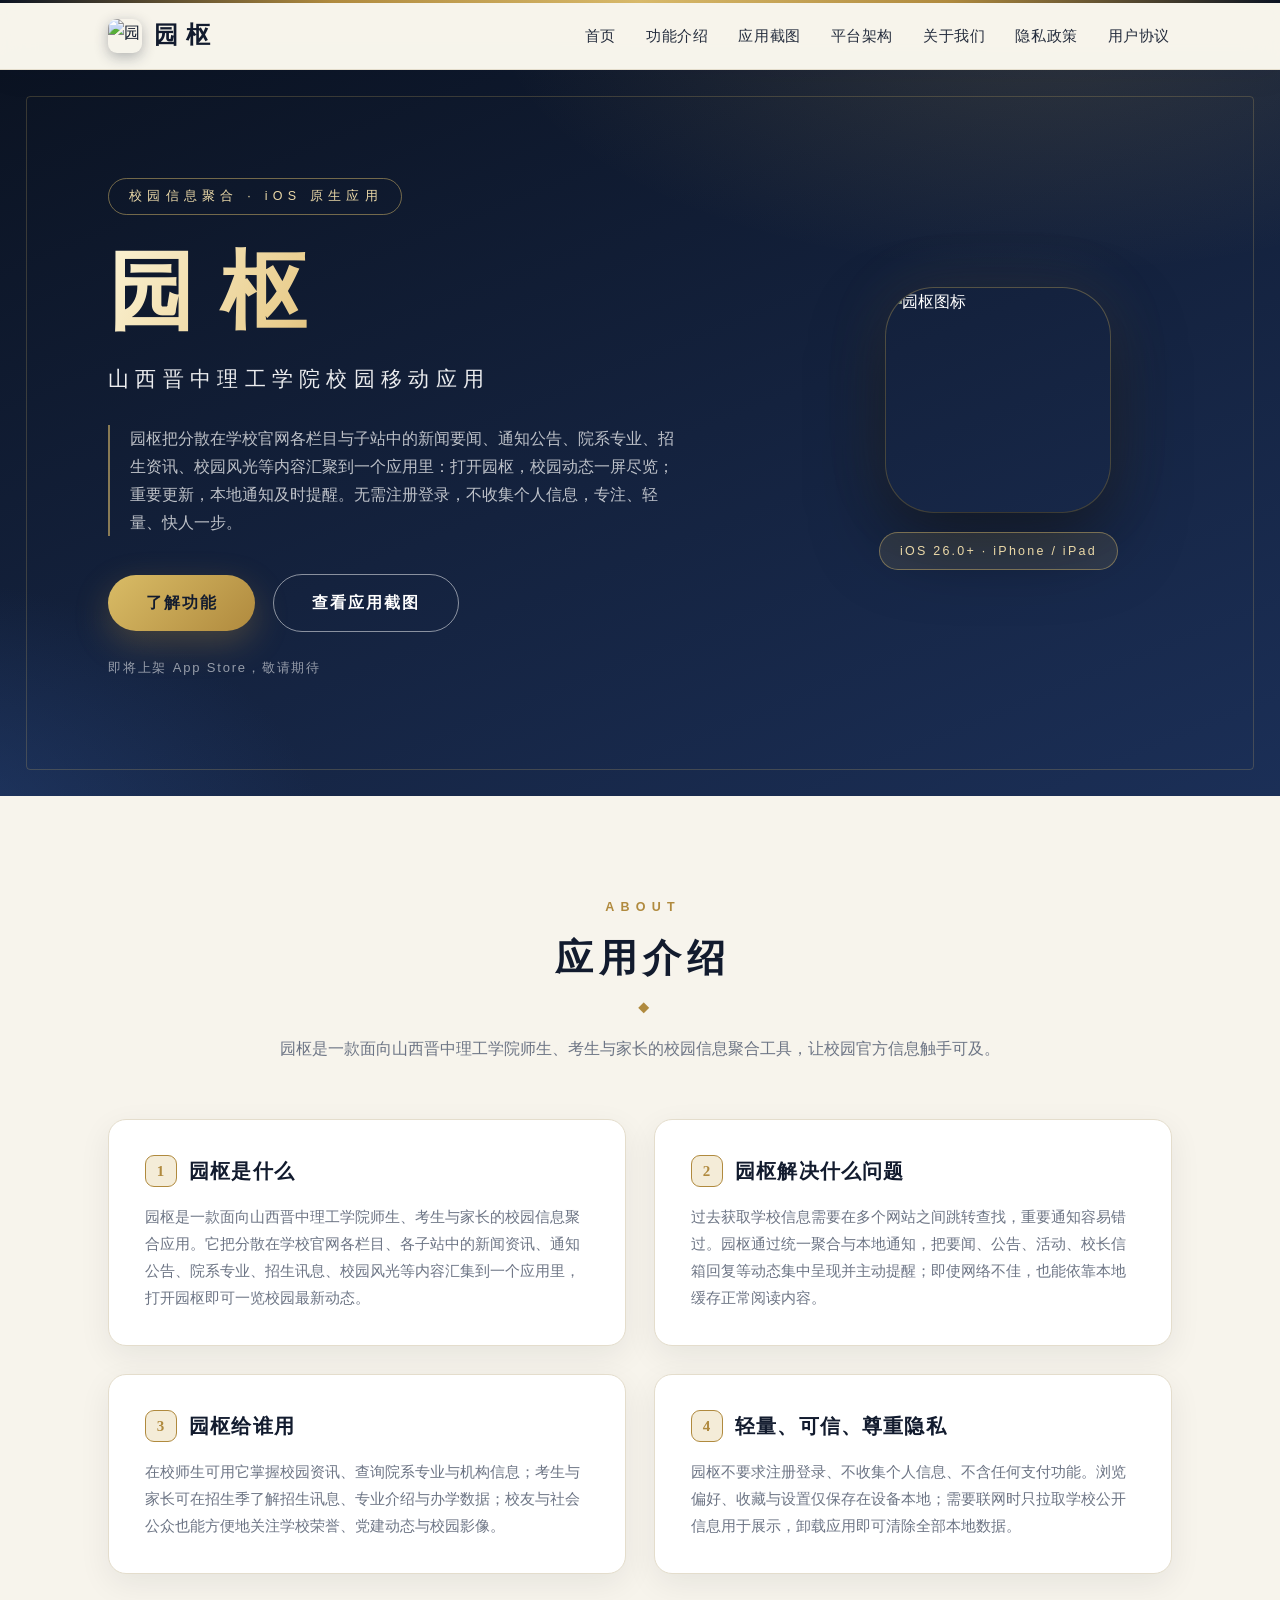
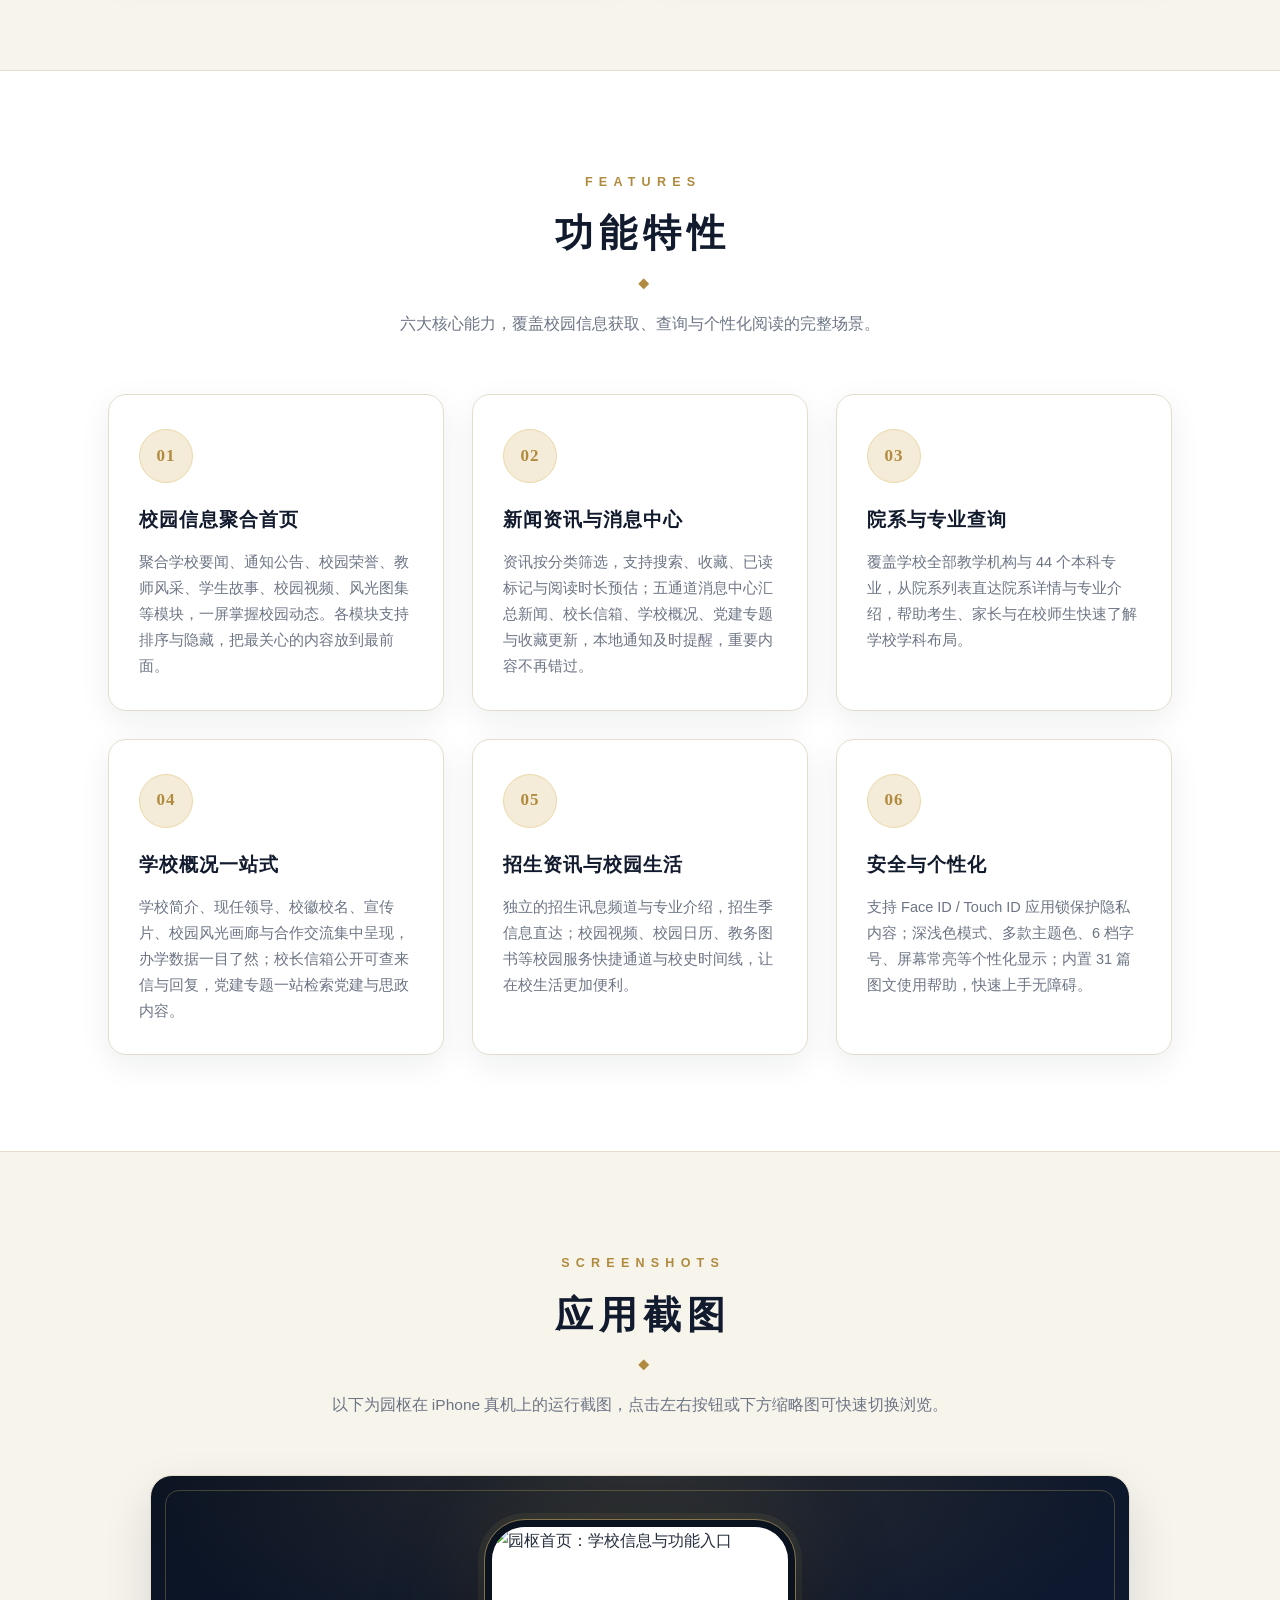
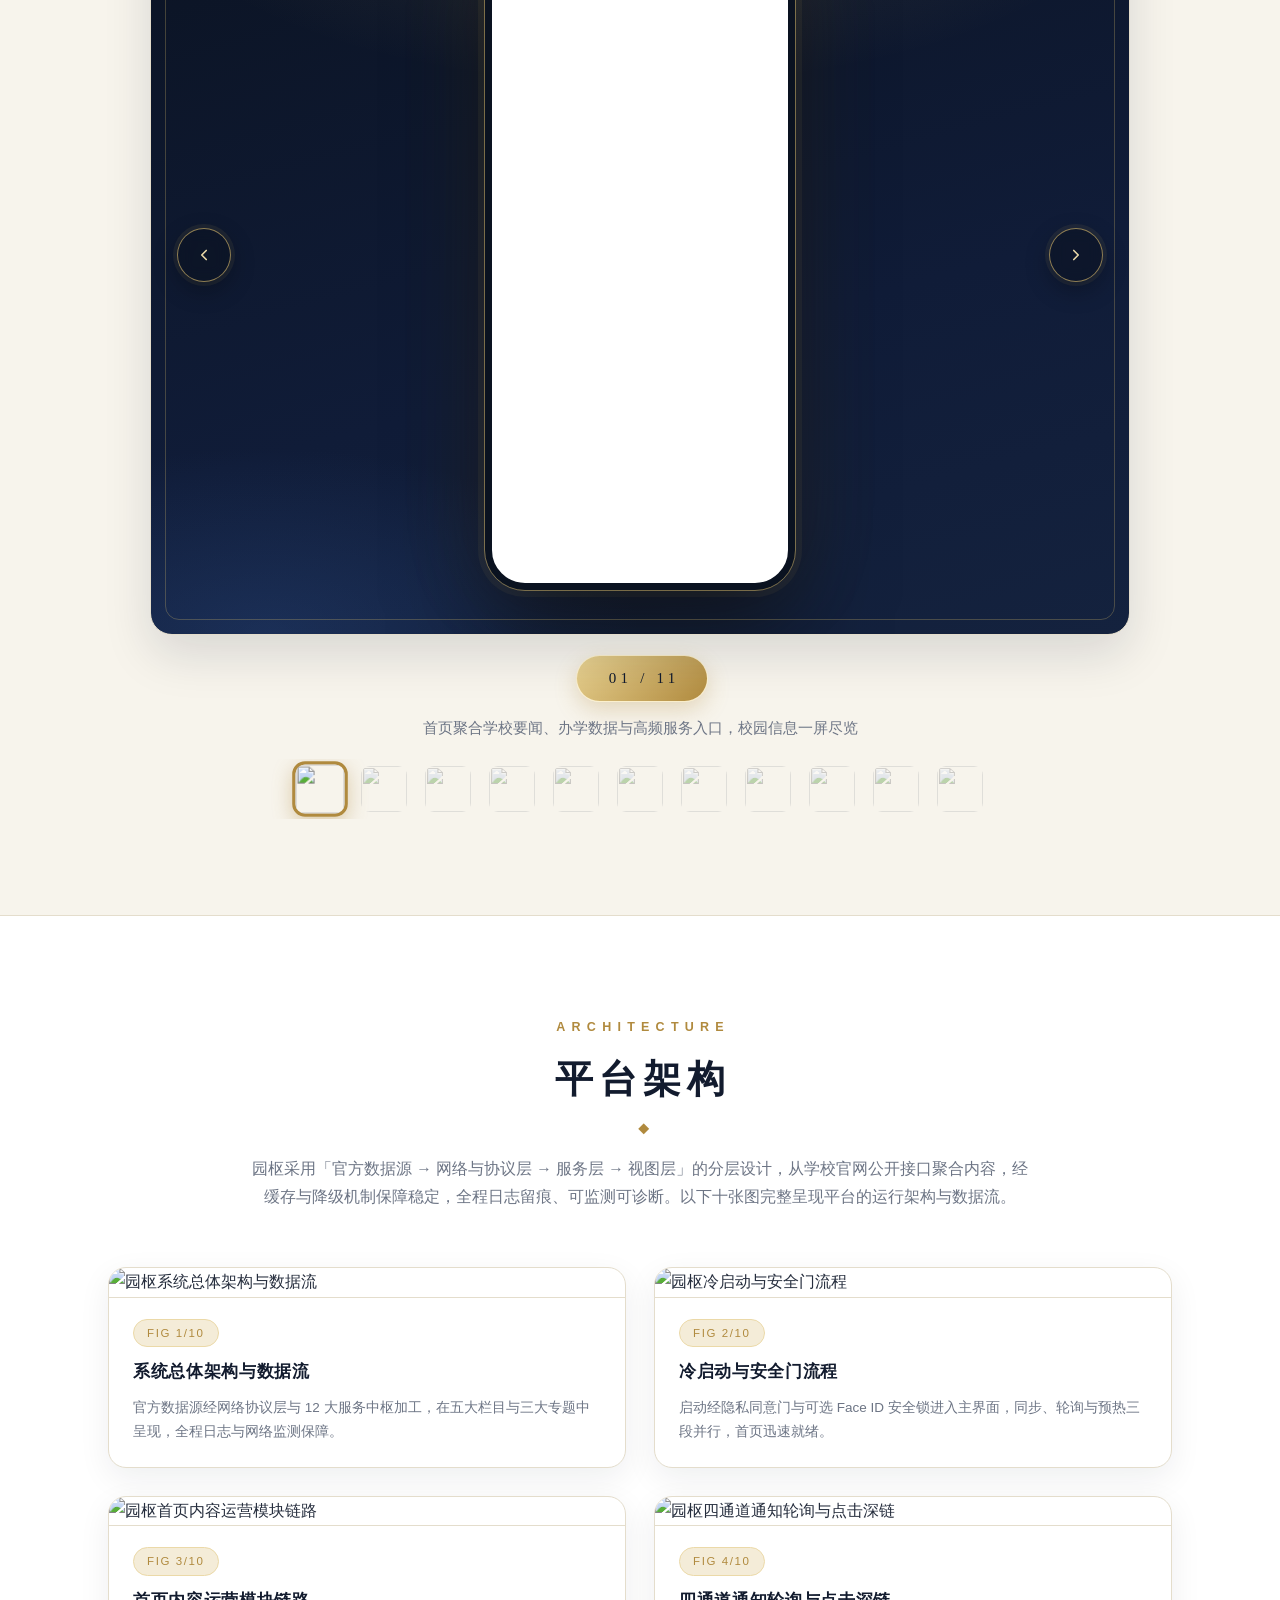
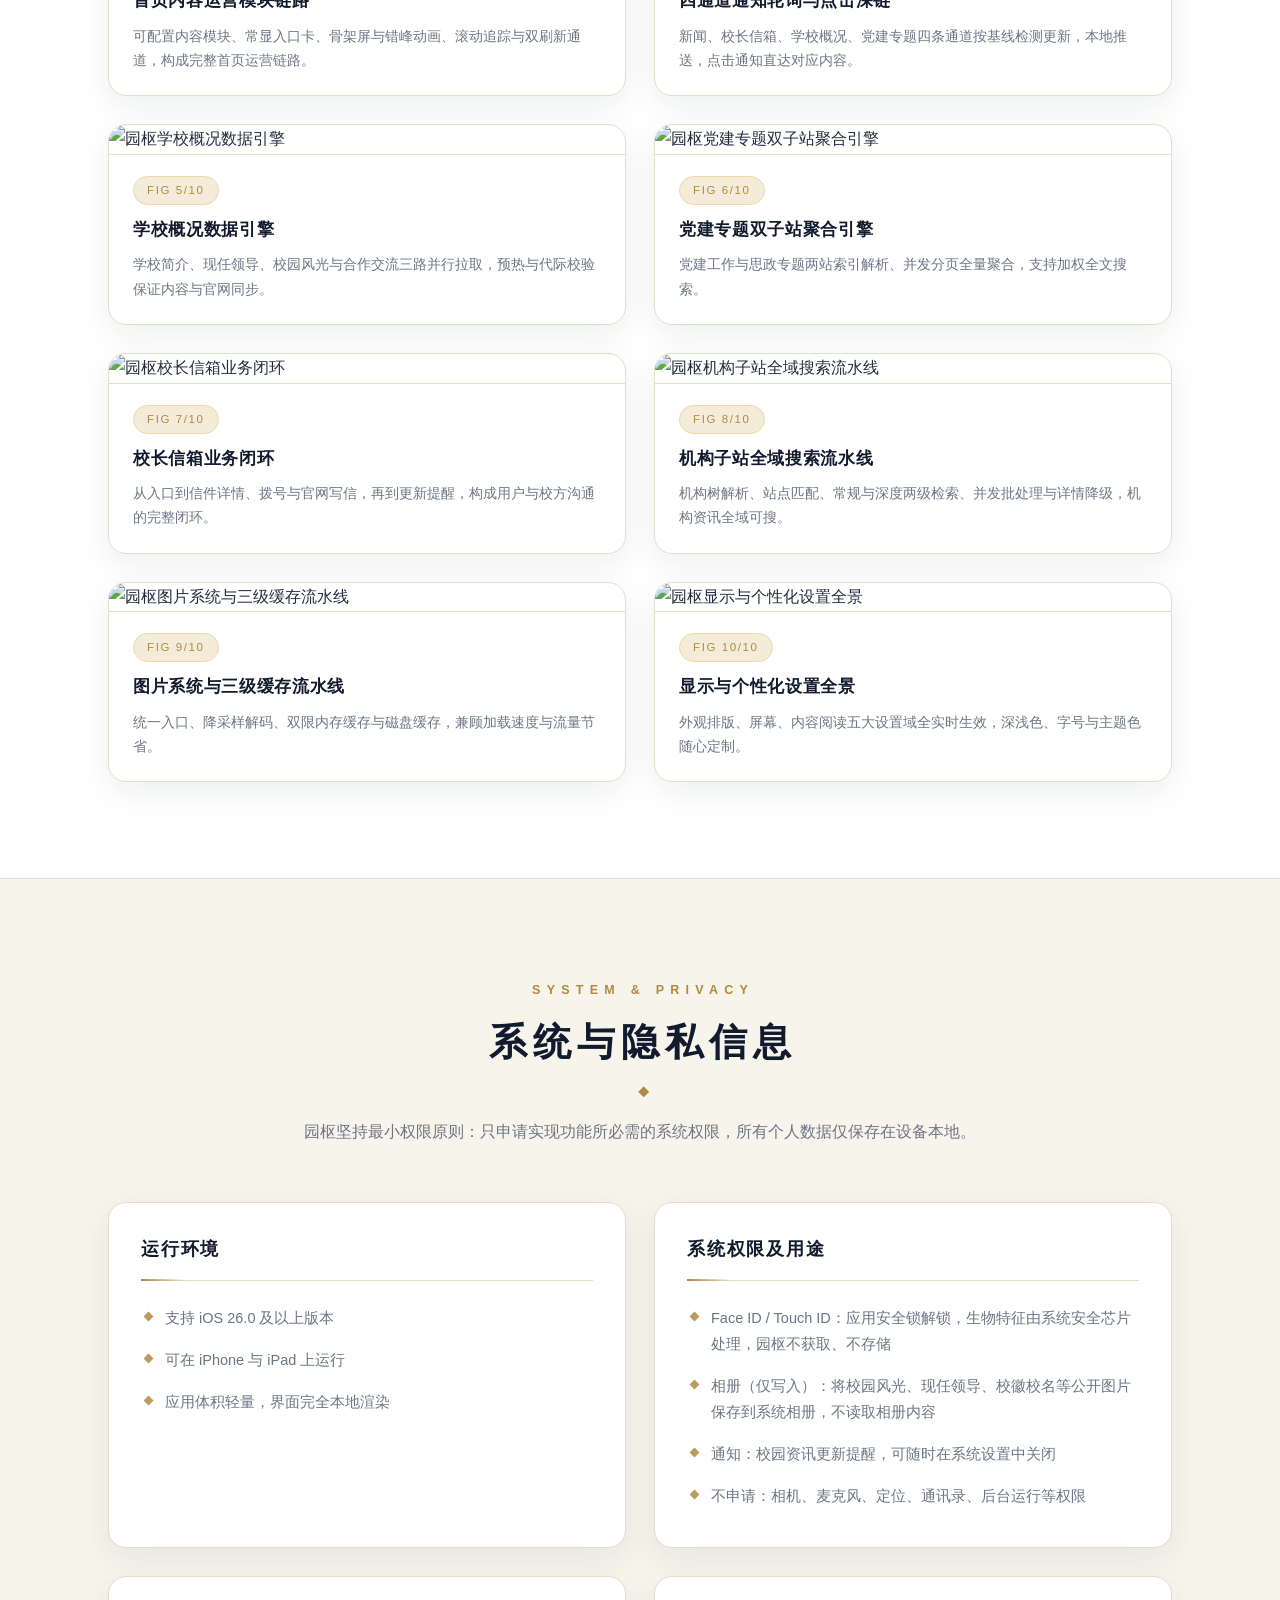
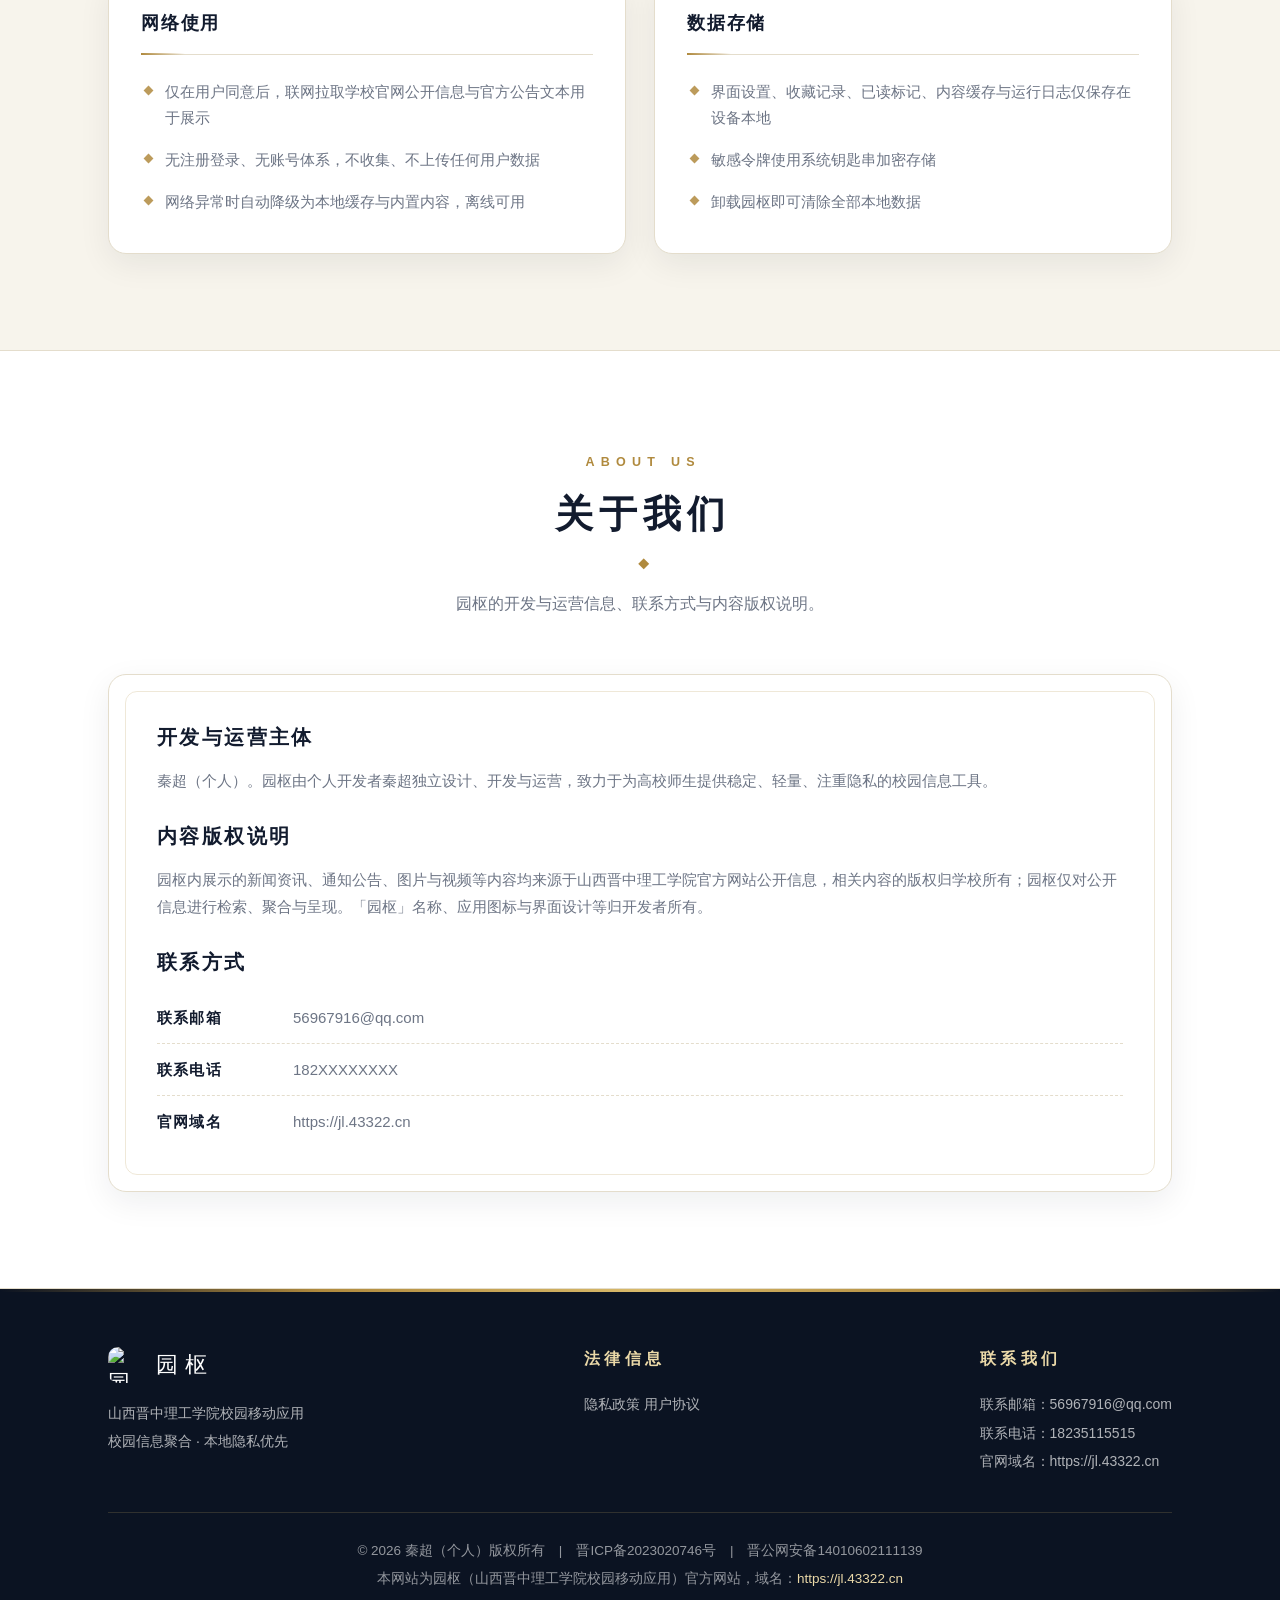
==== index.html @ a8a2934a "山西晋中理工学院校园移动应用展示页 山西晋中理工学院-园枢App展示站点" ====
<!DOCTYPE html>
<html lang="zh-CN">
<head>
  <meta charset="UTF-8">
  <meta name="viewport" content="width=device-width, initial-scale=1.0">
  <title>园枢 · 山西晋中理工学院校园移动应用</title>
  <meta name="description" content="园枢是一款面向山西晋中理工学院师生、考生与家长的校园信息聚合应用，聚合学校官网新闻、通知公告、院系专业、招生资讯、校园风光等内容，支持收藏、搜索与个性化阅读。">
  <link rel="icon" type="image/png" href="assets/icon.png">
  <link rel="stylesheet" href="styles.css">
</head>
<body id="top">

  <!-- ================= 顶部导航 ================= -->
  <header class="site-header">
    <div class="container nav">
      <a class="brand" href="index.html" aria-label="返回首页">
        <img src="assets/icon.png" alt="园枢图标">
        <span>园枢</span>
      </a>
      <nav class="nav-links" aria-label="主导航">
        <a href="#top">首页</a>
        <a href="#features">功能介绍</a>
        <a href="#screenshots">应用截图</a>
        <a href="#architecture">平台架构</a>
        <a href="#about">关于我们</a>
        <a href="privacy.html">隐私政策</a>
        <a href="agreement.html">用户协议</a>
      </nav>
    </div>
  </header>

  <!-- ================= 首屏 Hero ================= -->
  <section class="hero">
    <div class="container hero-inner">
      <div class="hero-text">
        <span class="hero-tag">校园信息聚合 · iOS 原生应用</span>
        <h1>园枢</h1>
        <p class="hero-slogan">山西晋中理工学院校园移动应用</p>
        <p class="hero-desc">
          园枢把分散在学校官网各栏目与子站中的新闻要闻、通知公告、院系专业、招生资讯、校园风光等内容汇聚到一个应用里：打开园枢，校园动态一屏尽览；重要更新，本地通知及时提醒。无需注册登录，不收集个人信息，专注、轻量、快人一步。
        </p>
        <div class="hero-actions">
          <a class="btn btn-gold" href="#features">了解功能</a>
          <a class="btn btn-ghost" href="#screenshots">查看应用截图</a>
        </div>
        <p class="hero-note">即将上架 App Store，敬请期待</p>
      </div>
      <div class="hero-icon">
        <img src="assets/icon.png" alt="园枢图标">
        <span class="status">iOS 26.0+ · iPhone / iPad</span>
      </div>
    </div>
  </section>

  <!-- ================= 应用介绍 ================= -->
  <section class="section" id="intro">
    <div class="container">
      <div class="section-head">
        <span class="kicker">ABOUT</span>
        <h2>应用介绍</h2>
        <p>园枢是一款面向山西晋中理工学院师生、考生与家长的校园信息聚合工具，让校园官方信息触手可及。</p>
      </div>
      <div class="intro-grid">
        <article class="intro-card">
          <h3><span class="num">1</span>园枢是什么</h3>
          <p>
            园枢是一款面向山西晋中理工学院师生、考生与家长的校园信息聚合应用。它把分散在学校官网各栏目、各子站中的新闻资讯、通知公告、院系专业、招生讯息、校园风光等内容汇集到一个应用里，打开园枢即可一览校园最新动态。
          </p>
        </article>
        <article class="intro-card">
          <h3><span class="num">2</span>园枢解决什么问题</h3>
          <p>
            过去获取学校信息需要在多个网站之间跳转查找，重要通知容易错过。园枢通过统一聚合与本地通知，把要闻、公告、活动、校长信箱回复等动态集中呈现并主动提醒；即使网络不佳，也能依靠本地缓存正常阅读内容。
          </p>
        </article>
        <article class="intro-card">
          <h3><span class="num">3</span>园枢给谁用</h3>
          <p>
            在校师生可用它掌握校园资讯、查询院系专业与机构信息；考生与家长可在招生季了解招生讯息、专业介绍与办学数据；校友与社会公众也能方便地关注学校荣誉、党建动态与校园影像。
          </p>
        </article>
        <article class="intro-card">
          <h3><span class="num">4</span>轻量、可信、尊重隐私</h3>
          <p>
            园枢不要求注册登录、不收集个人信息、不含任何支付功能。浏览偏好、收藏与设置仅保存在设备本地；需要联网时只拉取学校公开信息用于展示，卸载应用即可清除全部本地数据。
          </p>
        </article>
      </div>
    </div>
  </section>

  <!-- ================= 功能特性 ================= -->
  <section class="section section-alt" id="features">
    <div class="container">
      <div class="section-head">
        <span class="kicker">FEATURES</span>
        <h2>功能特性</h2>
        <p>六大核心能力，覆盖校园信息获取、查询与个性化阅读的完整场景。</p>
      </div>
      <div class="feature-grid">
        <article class="feature-card">
          <div class="feature-ico">01</div>
          <h3>校园信息聚合首页</h3>
          <p>
            聚合学校要闻、通知公告、校园荣誉、教师风采、学生故事、校园视频、风光图集等模块，一屏掌握校园动态。各模块支持排序与隐藏，把最关心的内容放到最前面。
          </p>
        </article>
        <article class="feature-card">
          <div class="feature-ico">02</div>
          <h3>新闻资讯与消息中心</h3>
          <p>
            资讯按分类筛选，支持搜索、收藏、已读标记与阅读时长预估；五通道消息中心汇总新闻、校长信箱、学校概况、党建专题与收藏更新，本地通知及时提醒，重要内容不再错过。
          </p>
        </article>
        <article class="feature-card">
          <div class="feature-ico">03</div>
          <h3>院系与专业查询</h3>
          <p>
            覆盖学校全部教学机构与 44 个本科专业，从院系列表直达院系详情与专业介绍，帮助考生、家长与在校师生快速了解学校学科布局。
          </p>
        </article>
        <article class="feature-card">
          <div class="feature-ico">04</div>
          <h3>学校概况一站式</h3>
          <p>
            学校简介、现任领导、校徽校名、宣传片、校园风光画廊与合作交流集中呈现，办学数据一目了然；校长信箱公开可查来信与回复，党建专题一站检索党建与思政内容。
          </p>
        </article>
        <article class="feature-card">
          <div class="feature-ico">05</div>
          <h3>招生资讯与校园生活</h3>
          <p>
            独立的招生讯息频道与专业介绍，招生季信息直达；校园视频、校园日历、教务图书等校园服务快捷通道与校史时间线，让在校生活更加便利。
          </p>
        </article>
        <article class="feature-card">
          <div class="feature-ico">06</div>
          <h3>安全与个性化</h3>
          <p>
            支持 Face ID / Touch ID 应用锁保护隐私内容；深浅色模式、多款主题色、6 档字号、屏幕常亮等个性化显示；内置 31 篇图文使用帮助，快速上手无障碍。
          </p>
        </article>
      </div>
    </div>
  </section>

  <!-- ================= 应用截图 ================= -->
  <section class="section" id="screenshots">
    <div class="container">
      <div class="section-head">
        <span class="kicker">SCREENSHOTS</span>
        <h2>应用截图</h2>
        <p>以下为园枢在 iPhone 真机上的运行截图，点击左右按钮或下方缩略图可快速切换浏览。</p>
      </div>
      <div class="carousel" id="appCarousel" role="region" aria-roledescription="轮播" aria-label="应用截图轮播">
        <div class="cvr-stage">
          <div class="cvr-phone">
          <img class="cvr-img active" src="assets/screenshot-01.jpg" alt="园枢首页：学校信息与功能入口" data-cap="首页聚合学校要闻、办学数据与高频服务入口，校园信息一屏尽览">
          <img class="cvr-img" src="assets/screenshot-02.jpg" alt="园枢首页：使用帮助、学校要闻与校园荣誉" data-cap="内置 31 篇使用帮助与阅读进度，学校要闻、校园荣誉直达">
          <img class="cvr-img" src="assets/screenshot-03.jpg" alt="园枢首页：通知公告、教师风采与映像校园" data-cap="通知公告、教师风采与映像校园模块，官方动态及时呈现">
          <img class="cvr-img" src="assets/screenshot-04.jpg" alt="园枢首页：学生故事、校园活动与发展历程" data-cap="学生故事、校园活动与学校发展历程，立体呈现校园风貌">
          <img class="cvr-img" src="assets/screenshot-05.jpg" alt="园枢首页：发展历程时间轴与专题入口" data-cap="发展历程时间轴与校长信箱、党建专题、学校概况快捷入口">
          <img class="cvr-img" src="assets/screenshot-06.jpg" alt="园枢院系：院系与专业列表" data-cap="院系中英文名称与专业数量一目了然，点击直达院系详情">
          <img class="cvr-img" src="assets/screenshot-07.jpg" alt="园枢资讯：分类新闻列表" data-cap="资讯中心：分类筛选、搜索与收藏，阅读安排心中有数">
          <img class="cvr-img" src="assets/screenshot-08.jpg" alt="园枢校园：校园服务与校园设施" data-cap="校园生活：教务、图书、招生就业等服务入口与校园设施查询">
          <img class="cvr-img" src="assets/screenshot-09.jpg" alt="园枢校园：机构设置与学校概况" data-cap="机构设置与学校概况，公开办学信息与官方链接集中呈现">
          <img class="cvr-img" src="assets/screenshot-10.jpg" alt="园枢校园：机构设置分类浏览" data-cap="机构设置：党委、群团、行政分类浏览，部门信息快速定位">
          <img class="cvr-img" src="assets/screenshot-11.jpg" alt="园枢我的：个人中心" data-cap="个人中心：消息中心、我的收藏、学校概况与各类设置入口">
          </div>
          <button class="cvr-arrow prev" type="button" aria-label="上一张截图">
            <svg width="18" height="18" viewBox="0 0 24 24" fill="none" stroke="currentColor" stroke-width="2.2" stroke-linecap="round" stroke-linejoin="round"><path d="M15 18l-6-6 6-6"/></svg>
          </button>
          <button class="cvr-arrow next" type="button" aria-label="下一张截图">
            <svg width="18" height="18" viewBox="0 0 24 24" fill="none" stroke="currentColor" stroke-width="2.2" stroke-linecap="round" stroke-linejoin="round"><path d="M9 6l6 6-6 6"/></svg>
          </button>
        </div>
        <div class="cvr-meta">
          <span class="cvr-chip" aria-hidden="true"><span id="cvrCount">01</span> / 11</span>
          <p class="cvr-caption" id="cvrCaption" aria-live="polite">首页聚合学校要闻、办学数据与高频服务入口，校园信息一屏尽览</p>
        </div>
        <div class="cvr-rail" id="cvrRail" role="tablist" aria-label="截图缩略图"></div>
      </div>
    </div>
  </section>

  <!-- ================= 平台架构 ================= -->
  <section class="section section-alt" id="architecture">
    <div class="container">
      <div class="section-head">
        <span class="kicker">ARCHITECTURE</span>
        <h2>平台架构</h2>
        <p>
          园枢采用「官方数据源 → 网络与协议层 → 服务层 → 视图层」的分层设计，从学校官网公开接口聚合内容，经缓存与降级机制保障稳定，全程日志留痕、可监测可诊断。以下十张图完整呈现平台的运行架构与数据流。
        </p>
      </div>
      <div class="flow-grid">
        <figure class="flow-card">
          <img src="assets/flow-01.png" alt="园枢系统总体架构与数据流" loading="lazy">
          <figcaption class="flow-cap">
            <span class="fig-no">FIG 1/10</span>
            <h3>系统总体架构与数据流</h3>
            <p>官方数据源经网络协议层与 12 大服务中枢加工，在五大栏目与三大专题中呈现，全程日志与网络监测保障。</p>
          </figcaption>
        </figure>
        <figure class="flow-card">
          <img src="assets/flow-02.png" alt="园枢冷启动与安全门流程" loading="lazy">
          <figcaption class="flow-cap">
            <span class="fig-no">FIG 2/10</span>
            <h3>冷启动与安全门流程</h3>
            <p>启动经隐私同意门与可选 Face ID 安全锁进入主界面，同步、轮询与预热三段并行，首页迅速就绪。</p>
          </figcaption>
        </figure>
        <figure class="flow-card">
          <img src="assets/flow-03.png" alt="园枢首页内容运营模块链路" loading="lazy">
          <figcaption class="flow-cap">
            <span class="fig-no">FIG 3/10</span>
            <h3>首页内容运营模块链路</h3>
            <p>可配置内容模块、常显入口卡、骨架屏与错峰动画、滚动追踪与双刷新通道，构成完整首页运营链路。</p>
          </figcaption>
        </figure>
        <figure class="flow-card">
          <img src="assets/flow-04.png" alt="园枢四通道通知轮询与点击深链" loading="lazy">
          <figcaption class="flow-cap">
            <span class="fig-no">FIG 4/10</span>
            <h3>四通道通知轮询与点击深链</h3>
            <p>新闻、校长信箱、学校概况、党建专题四条通道按基线检测更新，本地推送，点击通知直达对应内容。</p>
          </figcaption>
        </figure>
        <figure class="flow-card">
          <img src="assets/flow-05.png" alt="园枢学校概况数据引擎" loading="lazy">
          <figcaption class="flow-cap">
            <span class="fig-no">FIG 5/10</span>
            <h3>学校概况数据引擎</h3>
            <p>学校简介、现任领导、校园风光与合作交流三路并行拉取，预热与代际校验保证内容与官网同步。</p>
          </figcaption>
        </figure>
        <figure class="flow-card">
          <img src="assets/flow-06.png" alt="园枢党建专题双子站聚合引擎" loading="lazy">
          <figcaption class="flow-cap">
            <span class="fig-no">FIG 6/10</span>
            <h3>党建专题双子站聚合引擎</h3>
            <p>党建工作与思政专题两站索引解析、并发分页全量聚合，支持加权全文搜索。</p>
          </figcaption>
        </figure>
        <figure class="flow-card">
          <img src="assets/flow-07.png" alt="园枢校长信箱业务闭环" loading="lazy">
          <figcaption class="flow-cap">
            <span class="fig-no">FIG 7/10</span>
            <h3>校长信箱业务闭环</h3>
            <p>从入口到信件详情、拨号与官网写信，再到更新提醒，构成用户与校方沟通的完整闭环。</p>
          </figcaption>
        </figure>
        <figure class="flow-card">
          <img src="assets/flow-08.png" alt="园枢机构子站全域搜索流水线" loading="lazy">
          <figcaption class="flow-cap">
            <span class="fig-no">FIG 8/10</span>
            <h3>机构子站全域搜索流水线</h3>
            <p>机构树解析、站点匹配、常规与深度两级检索、并发批处理与详情降级，机构资讯全域可搜。</p>
          </figcaption>
        </figure>
        <figure class="flow-card">
          <img src="assets/flow-09.png" alt="园枢图片系统与三级缓存流水线" loading="lazy">
          <figcaption class="flow-cap">
            <span class="fig-no">FIG 9/10</span>
            <h3>图片系统与三级缓存流水线</h3>
            <p>统一入口、降采样解码、双限内存缓存与磁盘缓存，兼顾加载速度与流量节省。</p>
          </figcaption>
        </figure>
        <figure class="flow-card">
          <img src="assets/flow-10.png" alt="园枢显示与个性化设置全景" loading="lazy">
          <figcaption class="flow-cap">
            <span class="fig-no">FIG 10/10</span>
            <h3>显示与个性化设置全景</h3>
            <p>外观排版、屏幕、内容阅读五大设置域全实时生效，深浅色、字号与主题色随心定制。</p>
          </figcaption>
        </figure>
      </div>
    </div>
  </section>

  <!-- ================= 系统与隐私信息 ================= -->
  <section class="section" id="system">
    <div class="container">
      <div class="section-head">
        <span class="kicker">SYSTEM &amp; PRIVACY</span>
        <h2>系统与隐私信息</h2>
        <p>园枢坚持最小权限原则：只申请实现功能所必需的系统权限，所有个人数据仅保存在设备本地。</p>
      </div>
      <div class="sys-grid">
        <article class="sys-card">
          <h3>运行环境</h3>
          <ul>
            <li>支持 iOS 26.0 及以上版本</li>
            <li>可在 iPhone 与 iPad 上运行</li>
            <li>应用体积轻量，界面完全本地渲染</li>
          </ul>
        </article>
        <article class="sys-card">
          <h3>系统权限及用途</h3>
          <ul>
            <li>Face ID / Touch ID：应用安全锁解锁，生物特征由系统安全芯片处理，园枢不获取、不存储</li>
            <li>相册（仅写入）：将校园风光、现任领导、校徽校名等公开图片保存到系统相册，不读取相册内容</li>
            <li>通知：校园资讯更新提醒，可随时在系统设置中关闭</li>
            <li>不申请：相机、麦克风、定位、通讯录、后台运行等权限</li>
          </ul>
        </article>
        <article class="sys-card">
          <h3>网络使用</h3>
          <ul>
            <li>仅在用户同意后，联网拉取学校官网公开信息与官方公告文本用于展示</li>
            <li>无注册登录、无账号体系，不收集、不上传任何用户数据</li>
            <li>网络异常时自动降级为本地缓存与内置内容，离线可用</li>
          </ul>
        </article>
        <article class="sys-card">
          <h3>数据存储</h3>
          <ul>
            <li>界面设置、收藏记录、已读标记、内容缓存与运行日志仅保存在设备本地</li>
            <li>敏感令牌使用系统钥匙串加密存储</li>
            <li>卸载园枢即可清除全部本地数据</li>
          </ul>
        </article>
      </div>
    </div>
  </section>

  <!-- ================= 关于我们 ================= -->
  <section class="section section-alt" id="about">
    <div class="container">
      <div class="section-head">
        <span class="kicker">ABOUT US</span>
        <h2>关于我们</h2>
        <p>园枢的开发与运营信息、联系方式与内容版权说明。</p>
      </div>
      <div class="about-card">
        <h3>开发与运营主体</h3>
        <p>
          秦超（个人）。园枢由个人开发者秦超独立设计、开发与运营，致力于为高校师生提供稳定、轻量、注重隐私的校园信息工具。
        </p>
        <h3>内容版权说明</h3>
        <p>
          园枢内展示的新闻资讯、通知公告、图片与视频等内容均来源于山西晋中理工学院官方网站公开信息，相关内容的版权归学校所有；园枢仅对公开信息进行检索、聚合与呈现。「园枢」名称、应用图标与界面设计等归开发者所有。
        </p>
        <h3>联系方式</h3>
        <div class="about-table">
          <div class="row"><div class="k">联系邮箱</div><div class="v">56967916@qq.com</div></div>
          <div class="row"><div class="k">联系电话</div><div class="v">182XXXXXXXX</div></div>
          <div class="row"><div class="k">官网域名</div><div class="v">https://jl.43322.cn</div></div>
        </div>
      </div>
    </div>
  </section>

  <!-- ================= 页脚 ================= -->
  <footer class="site-footer">
    <div class="container">
      <div class="footer-grid">
        <div class="footer-col">
          <div class="footer-brand"><img src="assets/icon.png" alt="园枢图标">园枢</div>
          <p>山西晋中理工学院校园移动应用<br>校园信息聚合 · 本地隐私优先</p>
        </div>
        <div class="footer-col legal">
          <h4>法律信息</h4>
          <a href="privacy.html">隐私政策</a>
          <a href="agreement.html">用户协议</a>
        </div>
        <div class="footer-col">
          <h4>联系我们</h4>
          <p>联系邮箱：56967916@qq.com</p>
          <p>联系电话：18235115515</p>
          <p>官网域名：https://jl.43322.cn</p>
        </div>
      </div>
      <div class="copyright">
        © 2026 秦超（个人）版权所有　|　晋ICP备2023020746号　|　晋公网安备14010602111139<br>
        本网站为园枢（山西晋中理工学院校园移动应用）官方网站，域名：<span class="domain">https://jl.43322.cn</span>
      </div>
    </div>
  </footer>

<script>
  (function () {
    var stage = document.querySelector('#appCarousel .cvr-stage');
    if (!stage) return;
    var imgs = Array.prototype.slice.call(document.querySelectorAll('#appCarousel .cvr-img'));
    var countEl = document.getElementById('cvrCount');
    var capEl = document.getElementById('cvrCaption');
    var rail = document.getElementById('cvrRail');
    var prevBtn = document.querySelector('#appCarousel .cvr-arrow.prev');
    var nextBtn = document.querySelector('#appCarousel .cvr-arrow.next');
    var total = imgs.length;
    var cur = 0;
    var thumbs;

    // 构建缩略图条（与舞台图同源，保证数据一致）
    rail.innerHTML = imgs.map(function (img, i) {
      return '<button class="cvr-thumb' + (i === 0 ? ' active' : '') + '" type="button" data-i="' + i + '" aria-label="查看第 ' + (i + 1) + ' 张截图"><img src="' + img.getAttribute('src') + '" alt=""></button>';
    }).join('');
    thumbs = Array.prototype.slice.call(rail.children);

    function go(i) {
      cur = (i + total) % total;
      imgs.forEach(function (el, j) { el.classList.toggle('active', j === cur); });
      thumbs.forEach(function (el, j) { el.classList.toggle('active', j === cur); });
      countEl.textContent = String(cur + 1).padStart(2, '0');
      capEl.textContent = imgs[cur].getAttribute('data-cap') || '';
      var t = thumbs[cur];
      if (t && t.scrollIntoView) { t.scrollIntoView({ behavior: 'smooth', block: 'nearest', inline: 'center' }); }
    }

    prevBtn.addEventListener('click', function () { go(cur - 1); });
    nextBtn.addEventListener('click', function () { go(cur + 1); });
    rail.addEventListener('click', function (e) {
      var btn = e.target.closest('.cvr-thumb');
      if (btn) go(parseInt(btn.getAttribute('data-i'), 10));
    });
    document.addEventListener('keydown', function (e) {
      if (e.key !== 'ArrowLeft' && e.key !== 'ArrowRight') return;
      var r = stage.getBoundingClientRect();
      var visible = r.top < window.innerHeight && r.bottom > 0;
      if (!visible) return;
      if (e.key === 'ArrowLeft') { prevBtn.click(); }
      if (e.key === 'ArrowRight') { nextBtn.click(); }
    });
  })();
</script>

</body>
</html>
---- styles.css ----
/* ============================================================
   园枢 · 应用介绍官网 —— 统一设计系统 v2
   设计语言：墨蓝 × 鎏金 × 宣纸暖白（Academic Art Nouveau）
   零外部依赖：无 CDN、无远程字体、无远程图片、无第三方库
   ============================================================ */

:root {
  /* 色彩体系 */
  --ink: #121B2E;          /* 墨色主文 */
  --navy: #0B1322;         /* 深墨蓝底 */
  --navy-2: #14223E;
  --blue: #2C4E8C;         /* 群青点缀 */
  --blue-deep: #1F3A68;
  --gold: #B08A3E;         /* 鎏金主色 */
  --gold-bright: #D8B96A;
  --gold-pale: #EBD9A8;
  --gold-soft: #F4ECD8;    /* 金纱浅底 */
  --paper: #F7F4EC;        /* 宣纸暖白 */
  --paper-deep: #EFEAE0;
  --card: #FFFFFF;
  --text: #252D3D;
  --muted: #6D7585;
  --line: #E4DDCC;         /* 暖发丝线 */

  --serif: "Songti SC", "STSong", "Noto Serif CJK SC", "SimSun", serif;
  --sans: -apple-system, BlinkMacSystemFont, "PingFang SC",
    "Hiragino Sans GB", "Microsoft YaHei", "Segoe UI", Roboto, sans-serif;

  --radius: 18px;
  --shadow: 0 10px 32px rgba(18, 27, 46, 0.07);
  --shadow-hover: 0 20px 48px rgba(18, 27, 46, 0.13);
  --shadow-gold: 0 12px 34px rgba(176, 138, 62, 0.32);

  color-scheme: light;
}

* { margin: 0; padding: 0; box-sizing: border-box; }

html { scroll-behavior: smooth; }

body {
  font-family: var(--sans);
  color: var(--text);
  background: var(--paper);
  line-height: 1.8;
  font-size: 16px;
  -webkit-font-smoothing: antialiased;
  text-rendering: optimizeLegibility;
}

img { display: block; max-width: 100%; }
a { color: var(--blue); text-decoration: none; transition: color 0.25s ease; }
a:hover { color: var(--gold); }

::selection { background: var(--gold-pale); color: var(--ink); }

.container { max-width: 1120px; margin: 0 auto; padding: 0 28px; }

/* 锚点页签在吸顶导航下的偏移 */
[id] { scroll-margin-top: 86px; }

/* ---------- 顶部导航 ---------- */
.site-header {
  position: sticky;
  top: 0;
  z-index: 100;
  background: rgba(247, 244, 236, 0.9);
  backdrop-filter: blur(16px) saturate(1.4);
  -webkit-backdrop-filter: blur(16px) saturate(1.4);
  border-bottom: 1px solid var(--line);
  box-shadow: 0 8px 28px rgba(18, 27, 46, 0.05);
}

.site-header::before {
  content: "";
  display: block;
  height: 3px;
  background: linear-gradient(90deg, var(--navy) 0%, var(--gold) 26%, var(--gold-bright) 50%, var(--gold) 74%, var(--navy) 100%);
}

.nav { display: flex; align-items: center; justify-content: space-between; height: 66px; }

.brand {
  display: flex;
  align-items: center;
  gap: 12px;
  color: var(--ink);
}

.brand img {
  width: 34px;
  height: 34px;
  border-radius: 9px;
  box-shadow: 0 4px 14px rgba(18, 27, 46, 0.3);
  transition: transform 0.35s ease;
}

.brand:hover img { transform: rotate(-6deg) scale(1.05); }

.brand span {
  font-family: var(--serif);
  font-size: 24px;
  font-weight: 700;
  letter-spacing: 0.32em;
  margin-right: -0.32em;
}

.nav-links { display: flex; align-items: center; gap: 26px; }

.nav-links a {
  color: var(--text);
  font-size: 14.5px;
  letter-spacing: 0.04em;
  padding: 6px 2px;
  position: relative;
  white-space: nowrap;
}

.nav-links a:hover { color: var(--gold); text-decoration: none; }

.nav-links a::after {
  content: "";
  position: absolute;
  left: 50%;
  bottom: 0;
  width: 0;
  height: 2px;
  background: linear-gradient(90deg, transparent, var(--gold), transparent);
  transform: translateX(-50%);
  transition: width 0.28s ease;
}

.nav-links a:hover::after { width: 100%; }

/* ---------- 首屏 Hero ---------- */
.hero {
  position: relative;
  overflow: hidden;
  background:
    radial-gradient(900px 420px at 82% -8%, rgba(216, 185, 106, 0.16), transparent 62%),
    radial-gradient(720px 460px at -8% 108%, rgba(44, 78, 140, 0.5), transparent 60%),
    linear-gradient(158deg, var(--navy) 0%, var(--navy-2) 52%, #1B2F57 100%);
  color: #fff;
  padding: 108px 0 116px;
}

.hero::after { /* 内嵌画框线 */
  content: "";
  position: absolute;
  inset: 26px;
  border: 1px solid rgba(216, 185, 106, 0.22);
  border-radius: 4px;
  pointer-events: none;
}

.hero-inner {
  display: flex;
  align-items: center;
  gap: 72px;
  position: relative;
  z-index: 1;
}

.hero-text { flex: 1.3; }

.hero-tag {
  display: inline-block;
  font-size: 12.5px;
  letter-spacing: 0.42em;
  margin-right: -0.42em;
  color: var(--gold-pale);
  border: 1px solid rgba(216, 185, 106, 0.5);
  border-radius: 999px;
  padding: 6px 18px 6px 20px;
  margin-bottom: 30px;
}

.hero h1 {
  font-family: var(--serif);
  font-size: 86px;
  line-height: 1.1;
  font-weight: 700;
  letter-spacing: 0.3em;
  margin-right: -0.3em;
  margin-bottom: 22px;
  background: linear-gradient(115deg, #FBF2D3 0%, #E9CD8D 30%, #CAA554 50%, #F7E9BE 68%, #BC9350 88%);
  -webkit-background-clip: text;
  background-clip: text;
  color: transparent;
}

.hero-slogan {
  font-family: var(--serif);
  font-size: 21px;
  letter-spacing: 0.3em;
  margin-right: -0.3em;
  color: rgba(255, 255, 255, 0.92);
  margin-bottom: 26px;
}

.hero-desc {
  font-size: 15.5px;
  color: rgba(255, 255, 255, 0.72);
  max-width: 580px;
  margin-bottom: 38px;
  border-left: 2px solid rgba(216, 185, 106, 0.6);
  padding-left: 20px;
}

.hero-actions { display: flex; align-items: center; gap: 18px; flex-wrap: wrap; }

.btn {
  display: inline-block;
  padding: 14px 38px;
  border-radius: 999px;
  font-size: 15.5px;
  font-weight: 600;
  letter-spacing: 0.12em;
  transition: transform 0.25s ease, box-shadow 0.25s ease, background 0.25s ease, color 0.25s ease;
}

.btn:hover { transform: translateY(-2px); text-decoration: none; }

.btn-gold {
  background: linear-gradient(135deg, #D9BC66, var(--gold));
  color: var(--ink);
  box-shadow: var(--shadow-gold);
}

.btn-gold:hover { box-shadow: 0 18px 44px rgba(216, 185, 106, 0.5); }

.btn-ghost {
  color: #fff;
  border: 1px solid rgba(255, 255, 255, 0.5);
}

.btn-ghost:hover { background: rgba(255, 255, 255, 0.1); border-color: rgba(216, 185, 106, 0.8); color: var(--gold-pale); }

.hero-note {
  margin-top: 24px;
  font-size: 13px;
  letter-spacing: 0.14em;
  color: rgba(255, 255, 255, 0.55);
}

.hero-icon { flex: 0.7; display: flex; flex-direction: column; align-items: center; gap: 20px; }

.hero-icon img {
  width: 224px;
  height: 224px;
  border-radius: 48px;
  box-shadow: 0 30px 70px rgba(0, 0, 0, 0.5), 0 0 0 1px rgba(216, 185, 106, 0.35), 0 0 64px rgba(216, 185, 106, 0.12);
  animation: floaty 6s ease-in-out infinite;
}

@keyframes floaty {
  0%, 100% { transform: translateY(0); }
  50% { transform: translateY(-10px); }
}

.hero-icon .status {
  font-size: 12.5px;
  letter-spacing: 0.18em;
  color: var(--gold-pale);
  background: rgba(216, 185, 106, 0.12);
  border: 1px solid rgba(216, 185, 106, 0.45);
  padding: 7px 20px;
  border-radius: 999px;
}

/* ---------- 通用板块 ---------- */
.section { padding: 96px 0; }

.section-alt {
  background: var(--card);
  border-top: 1px solid var(--line);
  border-bottom: 1px solid var(--line);
}

.section-head { text-align: center; max-width: 780px; margin: 0 auto 56px; }

.section-head .kicker {
  display: inline-block;
  font-size: 12.5px;
  letter-spacing: 0.5em;
  margin-right: -0.5em;
  color: var(--gold);
  font-weight: 700;
  text-transform: uppercase;
  margin-bottom: 14px;
}

.section-head h2 {
  font-family: var(--serif);
  font-size: 38px;
  color: var(--ink);
  letter-spacing: 0.16em;
  margin-right: -0.16em;
  line-height: 1.4;
  margin-bottom: 18px;
}

.section-head h2::after {
  content: "◆";
  display: block;
  font-size: 11px;
  color: var(--gold);
  margin-top: 16px;
  letter-spacing: 0;
}

.section-head p { color: var(--muted); font-size: 15.5px; }

/* ---------- 应用介绍 ---------- */
.intro-grid { display: grid; grid-template-columns: repeat(2, 1fr); gap: 28px; }

.intro-card {
  background: var(--card);
  border: 1px solid var(--line);
  border-radius: var(--radius);
  padding: 34px 36px;
  box-shadow: var(--shadow);
  position: relative;
  overflow: hidden;
  transition: transform 0.3s ease, box-shadow 0.3s ease, border-color 0.3s ease;
}

.intro-card::before {
  content: "";
  position: absolute;
  left: 0; top: 0;
  width: 3px; height: 0;
  background: linear-gradient(180deg, var(--gold-bright), var(--gold));
  transition: height 0.35s ease;
}

.intro-card:hover { transform: translateY(-4px); box-shadow: var(--shadow-hover); border-color: var(--gold-pale); }
.intro-card:hover::before { height: 100%; }

.intro-card h3 {
  font-family: var(--serif);
  font-size: 19.5px;
  color: var(--ink);
  margin-bottom: 14px;
  display: flex;
  align-items: center;
  gap: 12px;
  letter-spacing: 0.06em;
}

.intro-card h3 .num {
  display: inline-flex;
  align-items: center;
  justify-content: center;
  width: 32px;
  height: 32px;
  border: 1px solid var(--gold);
  border-radius: 9px;
  background: var(--gold-soft);
  color: var(--gold);
  font-family: var(--serif);
  font-size: 15px;
  flex-shrink: 0;
}

.intro-card p { color: var(--muted); font-size: 15px; }

/* ---------- 功能特性 ---------- */
.feature-grid { display: grid; grid-template-columns: repeat(3, 1fr); gap: 28px; }

.feature-card {
  background: var(--card);
  border: 1px solid var(--line);
  border-radius: var(--radius);
  padding: 34px 30px 30px;
  box-shadow: var(--shadow);
  transition: transform 0.3s ease, box-shadow 0.3s ease, border-color 0.3s ease;
  position: relative;
}

.feature-card::after {
  content: "";
  position: absolute;
  right: 18px; top: 18px;
  width: 44px; height: 44px;
  border-top: 1px solid var(--gold-pale);
  border-right: 1px solid var(--gold-pale);
  border-radius: 0 14px 0 0;
  opacity: 0;
  transition: opacity 0.3s ease;
}

.feature-card:hover { transform: translateY(-6px); box-shadow: var(--shadow-hover); border-color: var(--gold-pale); }
.feature-card:hover::after { opacity: 1; }

.feature-ico {
  width: 54px;
  height: 54px;
  border-radius: 50%;
  display: flex;
  align-items: center;
  justify-content: center;
  font-family: var(--serif);
  font-size: 17px;
  font-weight: 700;
  color: var(--gold);
  background: var(--gold-soft);
  border: 1px solid var(--gold-pale);
  margin-bottom: 20px;
  letter-spacing: 0.06em;
}

.feature-card h3 { font-family: var(--serif); font-size: 19px; color: var(--ink); margin-bottom: 12px; letter-spacing: 0.05em; }
.feature-card p { font-size: 14.5px; color: var(--muted); }

/* ---------- 应用截图（轮播） ---------- */
.carousel { position: relative; max-width: 980px; margin: 0 auto; }

.cvr-stage {
  position: relative;
  display: flex;
  align-items: center;
  justify-content: center;
  border-radius: 22px;
  overflow: hidden;
  height: 760px;
  border: 1px solid var(--line);
  box-shadow: var(--shadow-hover);
  background:
    radial-gradient(720px 300px at 50% 0%, rgba(216, 185, 106, 0.14), transparent 70%),
    radial-gradient(600px 300px at 12% 100%, rgba(44, 78, 140, 0.35), transparent 62%),
    linear-gradient(165deg, var(--navy) 0%, #101C38 60%, var(--navy-2) 100%);
}

.cvr-stage::after { /* 舞台衬线 */
  content: "";
  position: absolute;
  inset: 14px;
  border: 1px solid rgba(216, 185, 106, 0.28);
  border-radius: 14px;
  pointer-events: none;
  z-index: 3;
}

.cvr-phone {
  position: relative;
  height: calc(100% - 88px);
  aspect-ratio: 1284 / 2778;
  border-radius: 40px;
  overflow: hidden;
  background: #fff;
  border: 7px solid #0A1220;
  outline: 1px solid rgba(216, 185, 106, 0.5);
  box-shadow:
    0 40px 90px rgba(0, 0, 0, 0.55),
    0 0 0 7px rgba(216, 185, 106, 0.08),
    0 0 90px rgba(216, 185, 106, 0.12);
}

.cvr-img {
  position: absolute;
  inset: 0;
  width: 100%;
  height: 100%;
  object-fit: cover;
  object-position: top center;
  opacity: 0;
  transform: scale(1.03);
  transition: opacity 0.65s ease, transform 0.9s cubic-bezier(0.22, 0.61, 0.36, 1);
}

.cvr-img.active { opacity: 1; transform: scale(1); z-index: 2; }

.cvr-meta {
  display: flex;
  flex-direction: column;
  align-items: center;
  margin-top: 20px;
}

.cvr-chip {
  display: inline-block;
  font-family: var(--serif);
  font-size: 15px;
  letter-spacing: 0.28em;
  margin-right: -0.28em;
  color: var(--ink);
  background: linear-gradient(135deg, #E9D392, var(--gold));
  border: 1px solid rgba(255, 245, 214, 0.9);
  padding: 9px 28px 9px 32px;
  border-radius: 999px;
  box-shadow: 0 8px 22px rgba(176, 138, 62, 0.28);
}

.cvr-arrow {
  position: absolute;
  top: 50%;
  transform: translateY(-50%);
  z-index: 5;
  width: 54px;
  height: 54px;
  border-radius: 50%;
  border: 1.5px solid rgba(216, 185, 106, 0.65);
  background: rgba(11, 19, 34, 0.55);
  backdrop-filter: blur(8px);
  -webkit-backdrop-filter: blur(8px);
  color: var(--gold-pale);
  display: flex;
  align-items: center;
  justify-content: center;
  cursor: pointer;
  box-shadow: 0 8px 24px rgba(0, 0, 0, 0.3), 0 0 0 4px rgba(216, 185, 106, 0.08);
  transition: background 0.25s ease, color 0.25s ease, transform 0.25s ease, box-shadow 0.25s ease;
}

.cvr-arrow:hover {
  background: linear-gradient(135deg, #D9BC66, var(--gold));
  color: var(--ink);
  box-shadow: var(--shadow-gold);
  transform: translateY(-50%) scale(1.07);
}

.cvr-arrow:active { transform: translateY(-50%) scale(0.96); }

.cvr-arrow.prev { left: 26px; }
.cvr-arrow.next { right: 26px; }

.cvr-caption {
  text-align: center;
  margin-top: 12px;
  font-size: 15px;
  color: var(--muted);
  min-height: 27px;
  transition: opacity 0.3s ease;
}

.cvr-rail {
  display: flex;
  gap: 12px;
  justify-content: center;
  margin-top: 18px;
  padding: 4px 6px;
  overflow-x: auto;
  scrollbar-width: thin;
  scrollbar-color: var(--gold-pale) transparent;
}

.cvr-thumb {
  flex: 0 0 auto;
  width: 52px;
  height: 52px;
  padding: 0;
  border-radius: 12px;
  overflow: hidden;
  border: 3px solid transparent;
  background: none;
  cursor: pointer;
  opacity: 0.42;
  filter: saturate(0.7);
  transition: opacity 0.25s ease, border-color 0.25s ease, transform 0.25s ease, filter 0.25s ease, box-shadow 0.25s ease;
}

.cvr-thumb img { width: 100%; height: 100%; object-fit: cover; object-position: top; }

.cvr-thumb:hover { opacity: 0.85; transform: translateY(-2px); }

.cvr-thumb.active {
  opacity: 1;
  filter: none;
  border-color: var(--gold);
  transform: scale(1.07);
  box-shadow: 0 6px 18px rgba(176, 138, 62, 0.38);
}

/* ---------- 平台架构 ---------- */
.flow-grid { display: grid; grid-template-columns: repeat(2, 1fr); gap: 28px; }

.flow-card {
  background: var(--card);
  border: 1px solid var(--line);
  border-radius: var(--radius);
  overflow: hidden;
  box-shadow: var(--shadow);
  transition: transform 0.3s ease, box-shadow 0.3s ease, border-color 0.3s ease;
}

.flow-card:hover { transform: translateY(-4px); box-shadow: var(--shadow-hover); border-color: var(--gold-pale); }

.flow-card img { width: 100%; height: auto; transition: transform 0.5s ease; }

.flow-card:hover img { transform: scale(1.015); }

.flow-cap { padding: 20px 24px 22px; border-top: 1px solid var(--line); }

.flow-cap .fig-no {
  display: inline-block;
  font-size: 11.5px;
  letter-spacing: 0.14em;
  color: var(--gold);
  background: var(--gold-soft);
  border: 1px solid var(--gold-pale);
  border-radius: 999px;
  padding: 3px 13px;
  margin-bottom: 10px;
}

.flow-cap h3 { font-family: var(--serif); font-size: 17px; color: var(--ink); margin-bottom: 8px; letter-spacing: 0.04em; }
.flow-cap p { font-size: 13.5px; color: var(--muted); }

/* ---------- 系统与隐私 ---------- */
.sys-grid { display: grid; grid-template-columns: repeat(2, 1fr); gap: 28px; }

.sys-card {
  background: var(--card);
  border: 1px solid var(--line);
  border-radius: var(--radius);
  padding: 30px 32px;
  box-shadow: var(--shadow);
}

.sys-card h3 {
  font-family: var(--serif);
  font-size: 18px;
  letter-spacing: 0.1em;
  color: var(--ink);
  margin-bottom: 16px;
  padding-bottom: 14px;
  border-bottom: 1px solid var(--line);
  position: relative;
}

.sys-card h3::after {
  content: "";
  position: absolute;
  left: 0;
  bottom: -1px;
  width: 44px;
  height: 2px;
  background: linear-gradient(90deg, var(--gold), transparent);
}

.sys-card ul { list-style: none; }

.sys-card li {
  font-size: 14.5px;
  color: var(--muted);
  padding: 8px 0 8px 24px;
  position: relative;
}

.sys-card li::before {
  content: "";
  position: absolute;
  left: 4px;
  top: 16px;
  width: 7px;
  height: 7px;
  transform: rotate(45deg);
  background: var(--gold);
  opacity: 0.85;
}

/* ---------- 关于我们 ---------- */
.about-card {
  background: var(--card);
  border: 1px solid var(--line);
  border-radius: var(--radius);
  padding: 44px 48px;
  box-shadow: var(--shadow);
  position: relative;
}

.about-card::before {
  content: "";
  position: absolute;
  inset: 16px;
  border: 1px solid rgba(176, 138, 62, 0.2);
  border-radius: 12px;
  pointer-events: none;
}

.about-card h3 {
  font-family: var(--serif);
  font-size: 20px;
  letter-spacing: 0.12em;
  color: var(--ink);
  margin: 24px 0 12px;
}

.about-card h3:first-child { margin-top: 0; }
.about-card p { color: var(--muted); font-size: 15px; }

.about-table { margin-top: 10px; }

.about-table .row {
  display: flex;
  gap: 20px;
  padding: 12px 0;
  border-bottom: 1px dashed var(--line);
  font-size: 15px;
}

.about-table .row:last-child { border-bottom: none; }
.about-table .k { width: 116px; flex-shrink: 0; color: var(--ink); font-weight: 600; letter-spacing: 0.08em; }
.about-table .v { color: var(--muted); word-break: break-all; }

/* ---------- 页脚 ---------- */
.site-footer {
  background: var(--navy);
  color: rgba(255, 255, 255, 0.76);
  padding: 56px 0 42px;
  position: relative;
  overflow: hidden;
}

.site-footer::before {
  content: "";
  position: absolute;
  top: 0; left: 0; right: 0;
  height: 3px;
  background: linear-gradient(90deg, transparent, var(--gold), var(--gold-bright), var(--gold), transparent);
}

.footer-grid {
  display: flex;
  flex-wrap: wrap;
  gap: 40px;
  align-items: flex-start;
  justify-content: space-between;
}

.footer-col h4 {
  font-family: var(--serif);
  color: var(--gold-pale);
  font-size: 16px;
  letter-spacing: 0.28em;
  margin-bottom: 16px;
}

.footer-col p, .footer-col a { font-size: 14px; line-height: 2.05; color: rgba(255, 255, 255, 0.68); }
.footer-col a:hover { color: var(--gold-bright); text-decoration: none; }

.footer-brand {
  display: flex;
  align-items: center;
  gap: 12px;
  font-family: var(--serif);
  font-size: 22px;
  letter-spacing: 0.3em;
  color: #fff;
  margin-bottom: 14px;
}

.footer-brand img { width: 36px; height: 36px; border-radius: 10px; }

.footer-col .legal a { display: inline-block; margin-right: 18px; }

.copyright {
  margin-top: 36px;
  padding-top: 24px;
  border-top: 1px solid rgba(216, 185, 106, 0.18);
  font-size: 13.5px;
  line-height: 2.1;
  color: rgba(255, 255, 255, 0.56);
  text-align: center;
}

.copyright .domain { color: var(--gold-pale); }

/* ---------- 协议文档页 ---------- */
.doc-wrap {
  background: var(--card);
  border: 1px solid var(--line);
  border-radius: var(--radius);
  padding: 56px 62px;
  box-shadow: var(--shadow);
  margin: 56px 0 80px;
  position: relative;
}

.doc-wrap::before {
  content: "";
  position: absolute;
  top: 0; left: 0; right: 0;
  height: 4px;
  border-radius: var(--radius) var(--radius) 0 0;
  background: linear-gradient(90deg, var(--navy), var(--gold), var(--gold-bright), var(--gold), var(--navy));
}

.doc-wrap h1 {
  font-family: var(--serif);
  font-size: 34px;
  color: var(--ink);
  text-align: center;
  letter-spacing: 0.24em;
  margin-right: -0.24em;
  margin-bottom: 14px;
}

.doc-meta {
  text-align: center;
  color: var(--muted);
  font-size: 14px;
  margin-bottom: 42px;
  padding-bottom: 30px;
  border-bottom: 1px solid var(--line);
}

.doc-wrap h2 {
  font-family: var(--serif);
  font-size: 20px;
  letter-spacing: 0.1em;
  color: var(--ink);
  margin: 32px 0 14px;
  padding-left: 16px;
  border-left: 3px solid var(--gold);
}

.doc-wrap p { color: var(--text); font-size: 15px; margin-bottom: 12px; }
.doc-wrap li { font-size: 15px; margin-bottom: 8px; }
.doc-wrap ul, .doc-wrap ol { padding-left: 26px; margin-bottom: 12px; }

/* ---------- 无障碍：尊重系统减弱动态效果 ---------- */
@media (prefers-reduced-motion: reduce) {
  html { scroll-behavior: auto; }
  .hero-icon img { animation: none; }
  .cvr-img, .intro-card, .feature-card, .flow-card, .btn, .brand img { transition: none; }
}

/* ---------- 响应式 ---------- */
@media (max-width: 960px) {
  .hero-inner { flex-direction: column-reverse; text-align: center; gap: 48px; }
  .hero-desc { margin: 0 auto 38px; text-align: left; }
  .hero-actions { justify-content: center; }
  .hero h1 { font-size: 64px; }
  .hero-icon img { width: 180px; height: 180px; border-radius: 40px; }
  .intro-grid, .sys-grid, .flow-grid { grid-template-columns: 1fr; }
  .feature-grid { grid-template-columns: repeat(2, 1fr); }
  .cvr-stage { height: 640px; }
  .doc-wrap { padding: 38px 26px; }
}

@media (max-width: 640px) {
  .nav { height: auto; padding: 12px 0; flex-direction: column; gap: 10px; }
  .nav-links { flex-wrap: wrap; gap: 12px 16px; justify-content: center; }
  .hero { padding: 64px 0 72px; }
  .hero h1 { font-size: 50px; letter-spacing: 0.24em; margin-right: -0.24em; }
  .hero-slogan { letter-spacing: 0.16em; margin-right: -0.16em; font-size: 18px; }
  .section { padding: 68px 0; }
  .feature-grid { grid-template-columns: 1fr; }
  .cvr-stage { height: 520px; }
  .cvr-phone { border-radius: 30px; border-width: 5px; height: calc(100% - 64px); }
  .cvr-arrow { width: 42px; height: 42px; }
  .cvr-arrow.prev { left: 14px; }
  .cvr-arrow.next { right: 14px; }
  .cvr-rail { justify-content: flex-start; }
  .about-card { padding: 30px 22px; }
  .about-table .k { width: 92px; }
  .section-head h2 { font-size: 30px; }
}
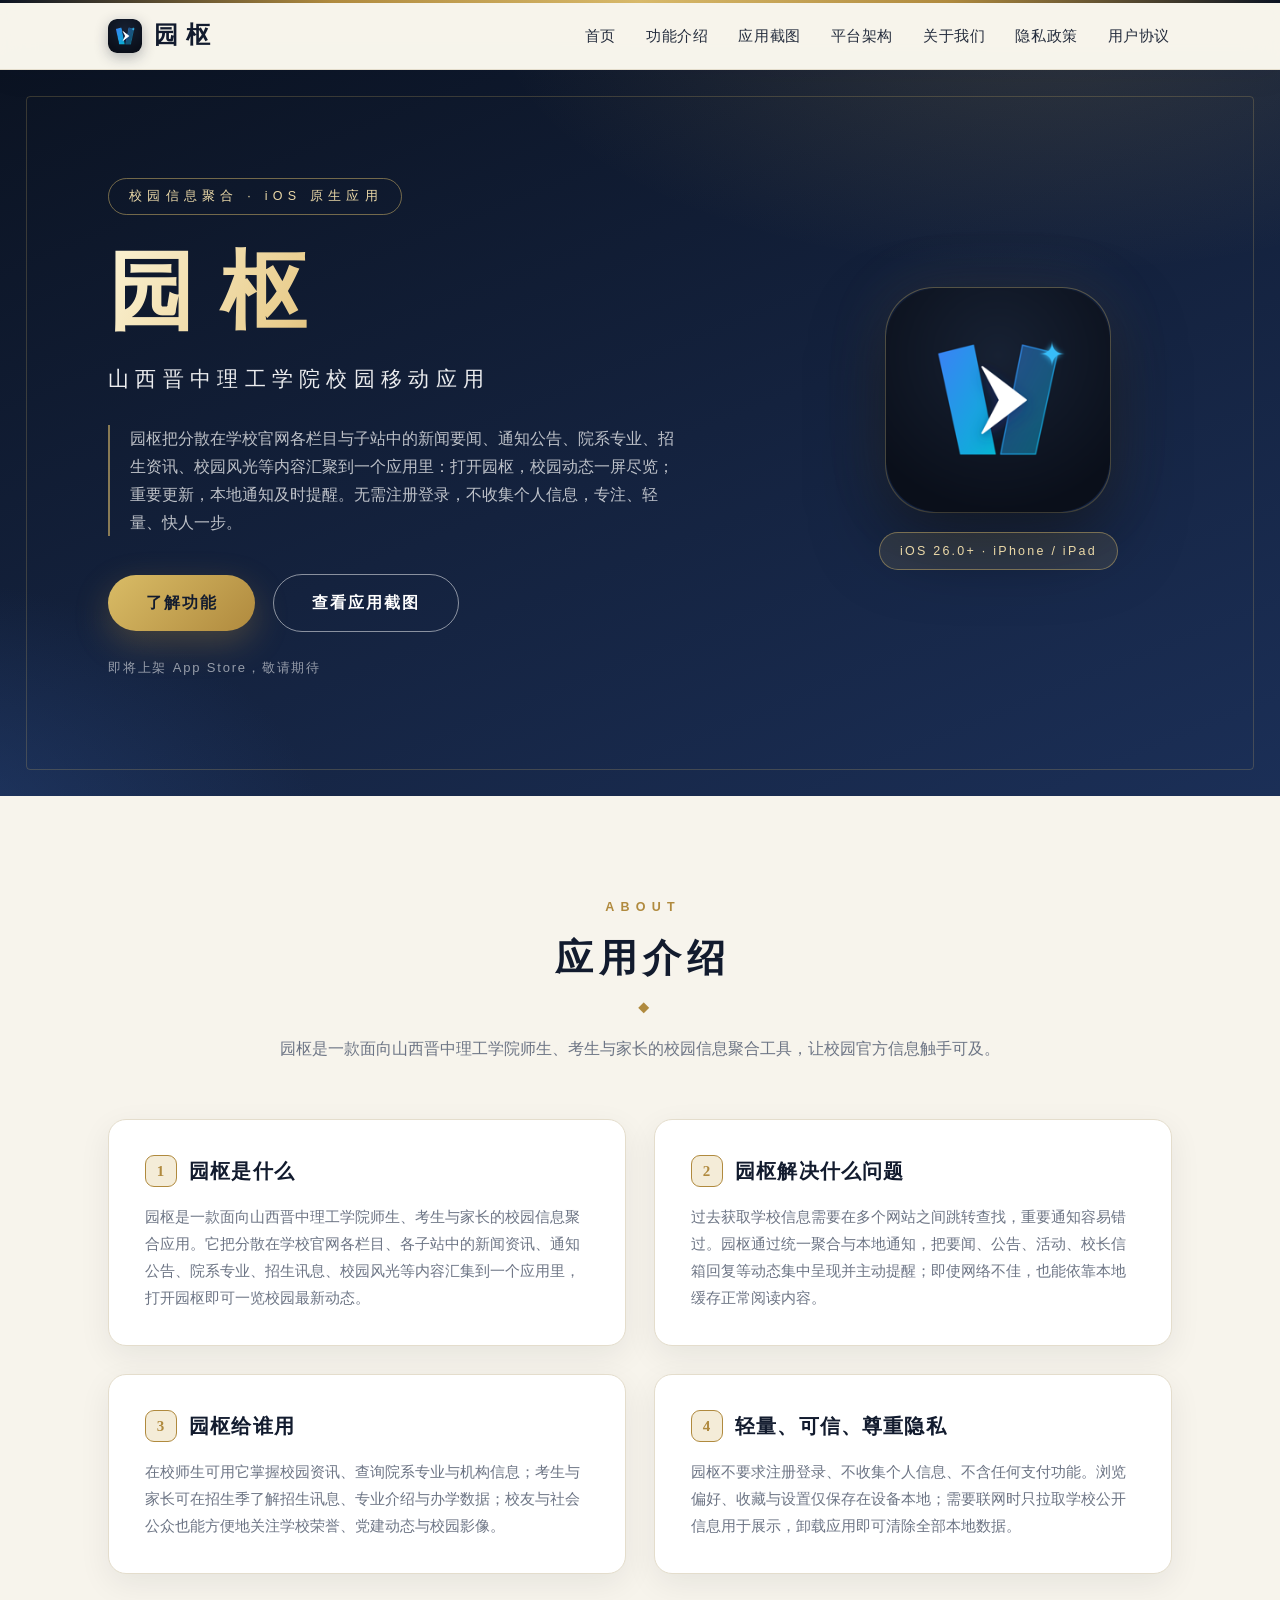
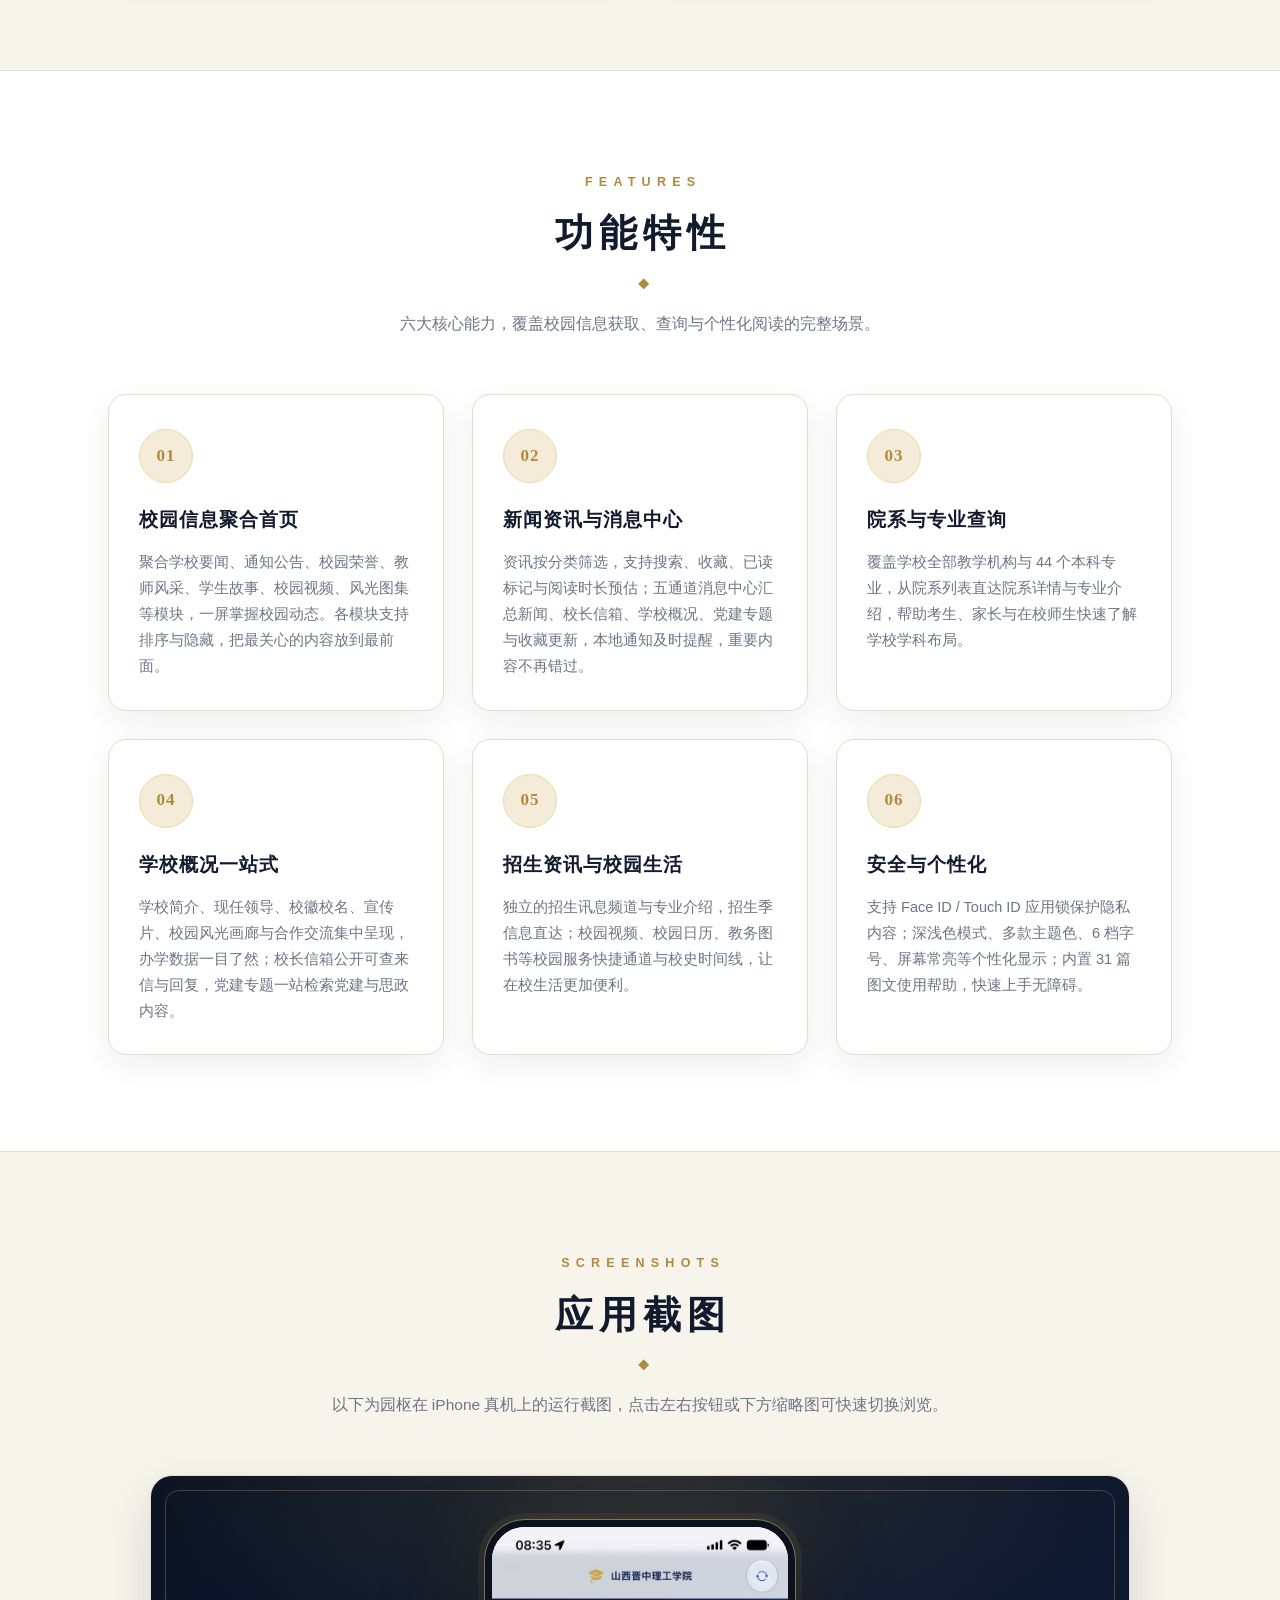
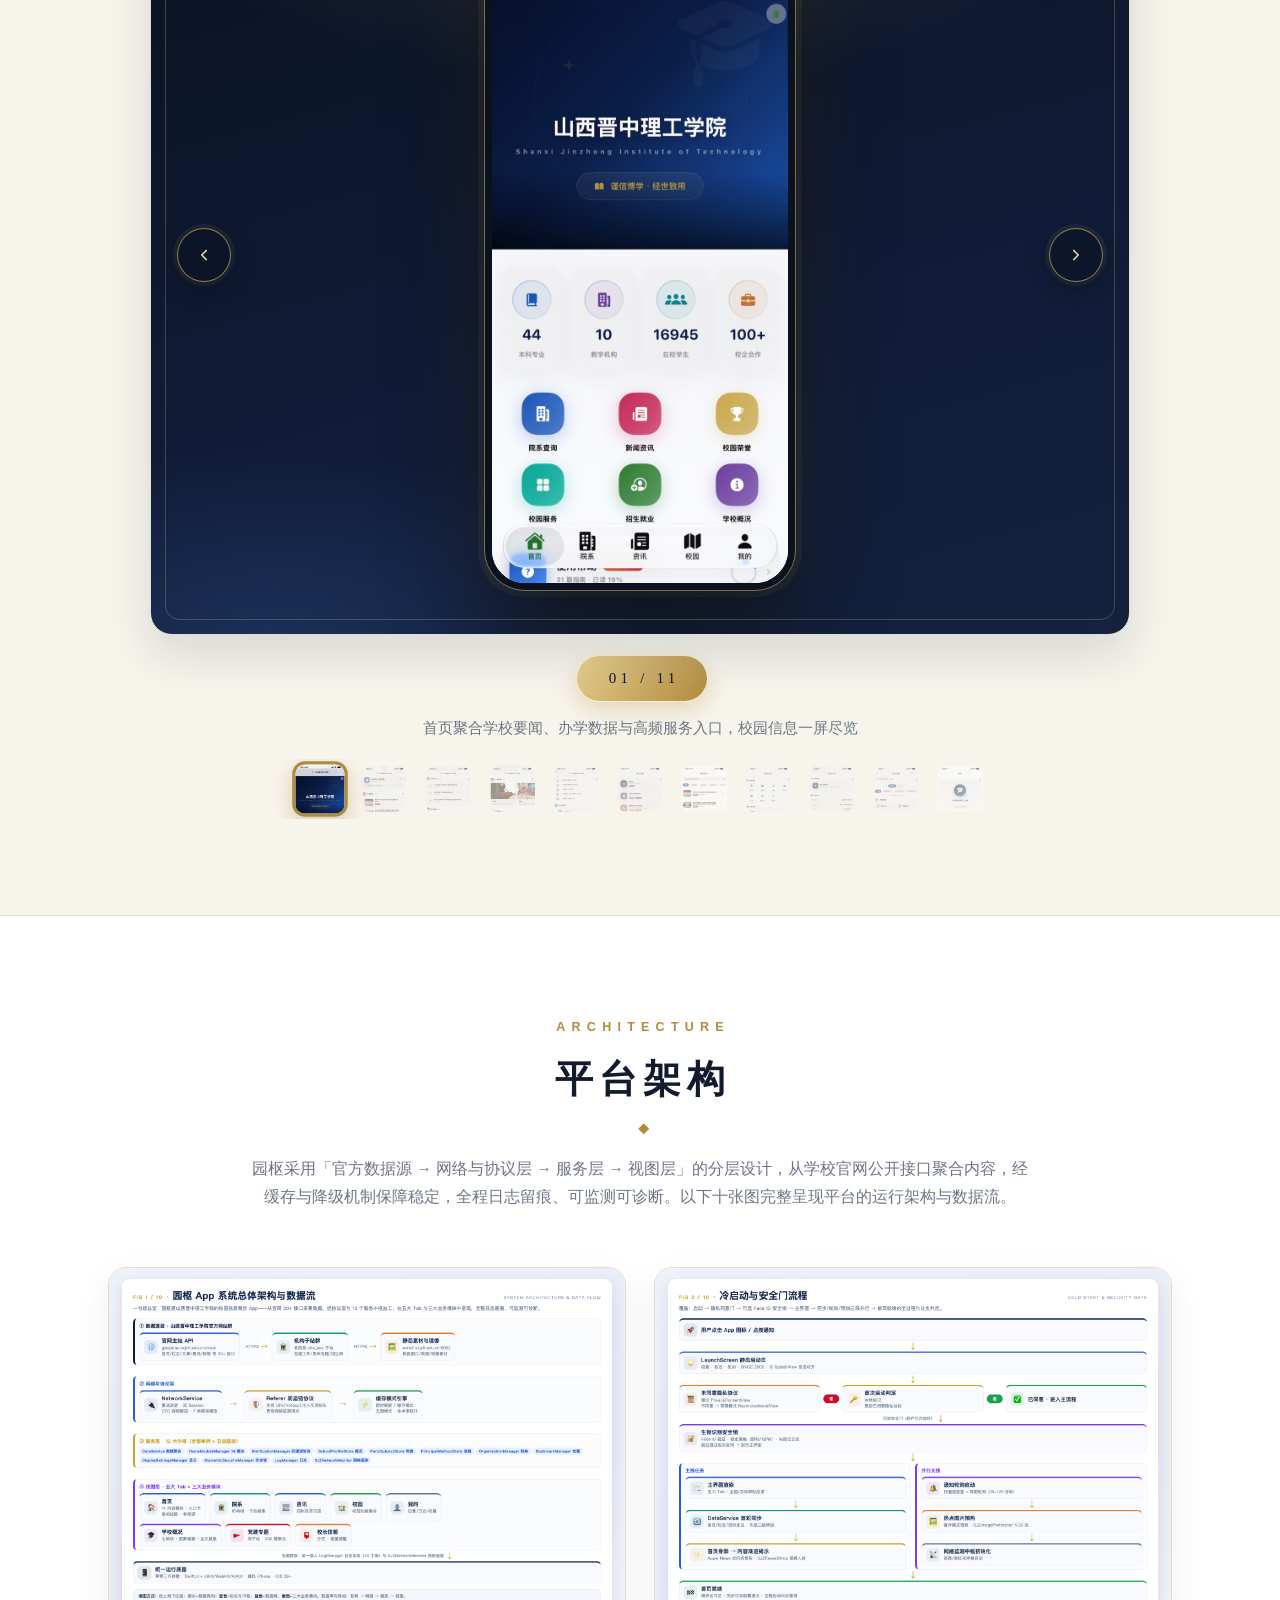
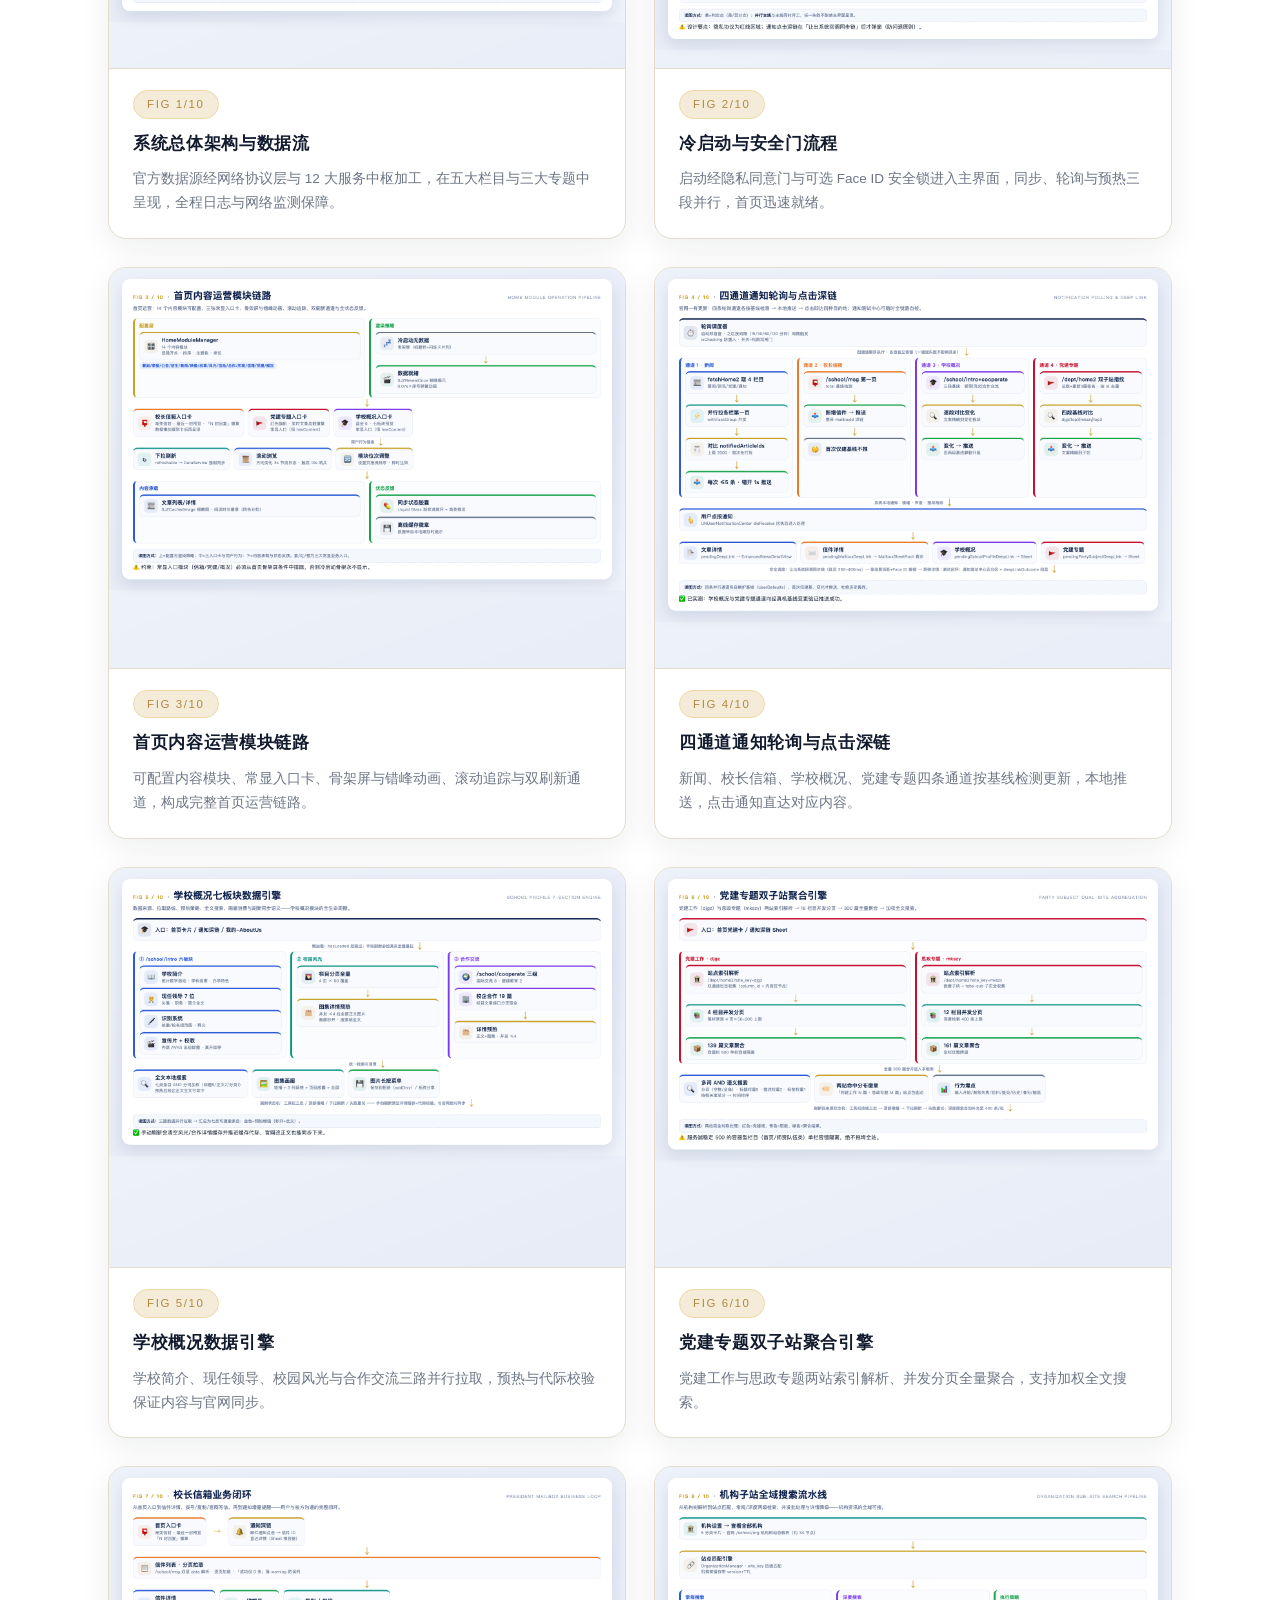
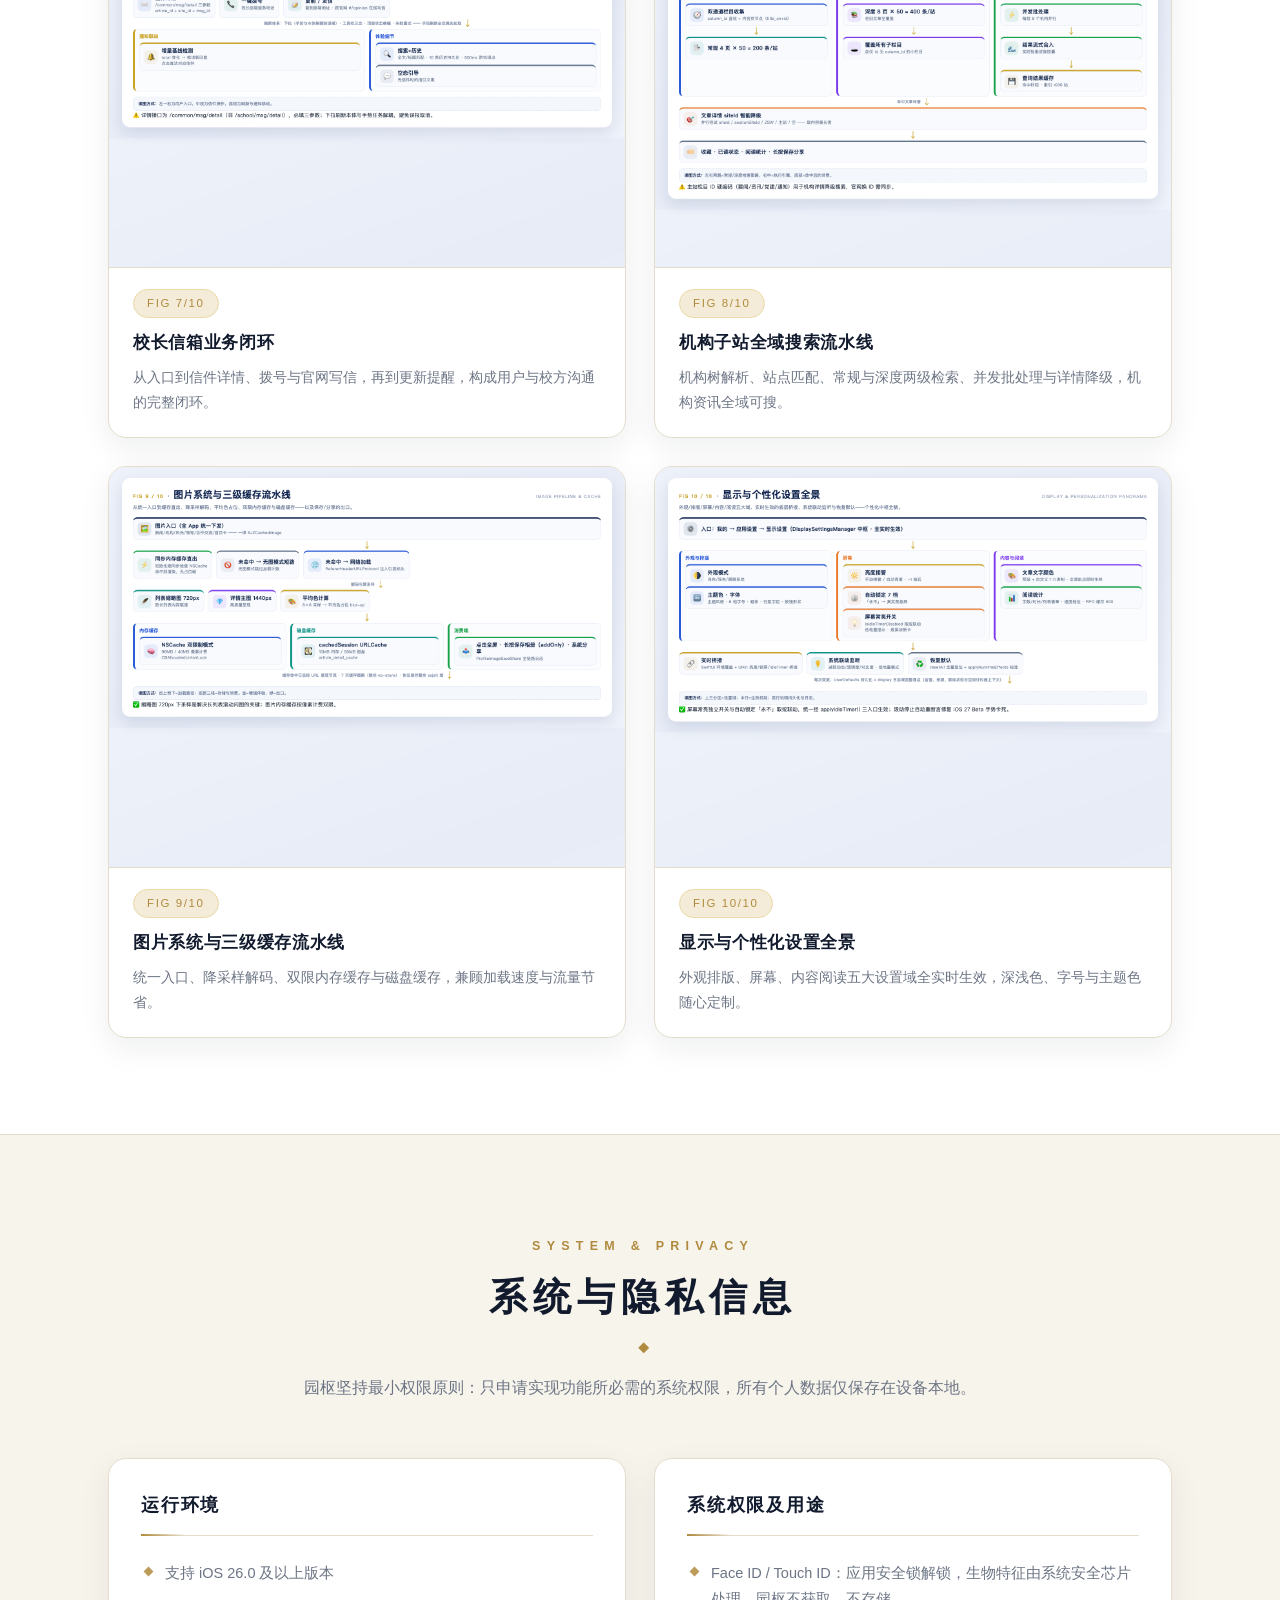
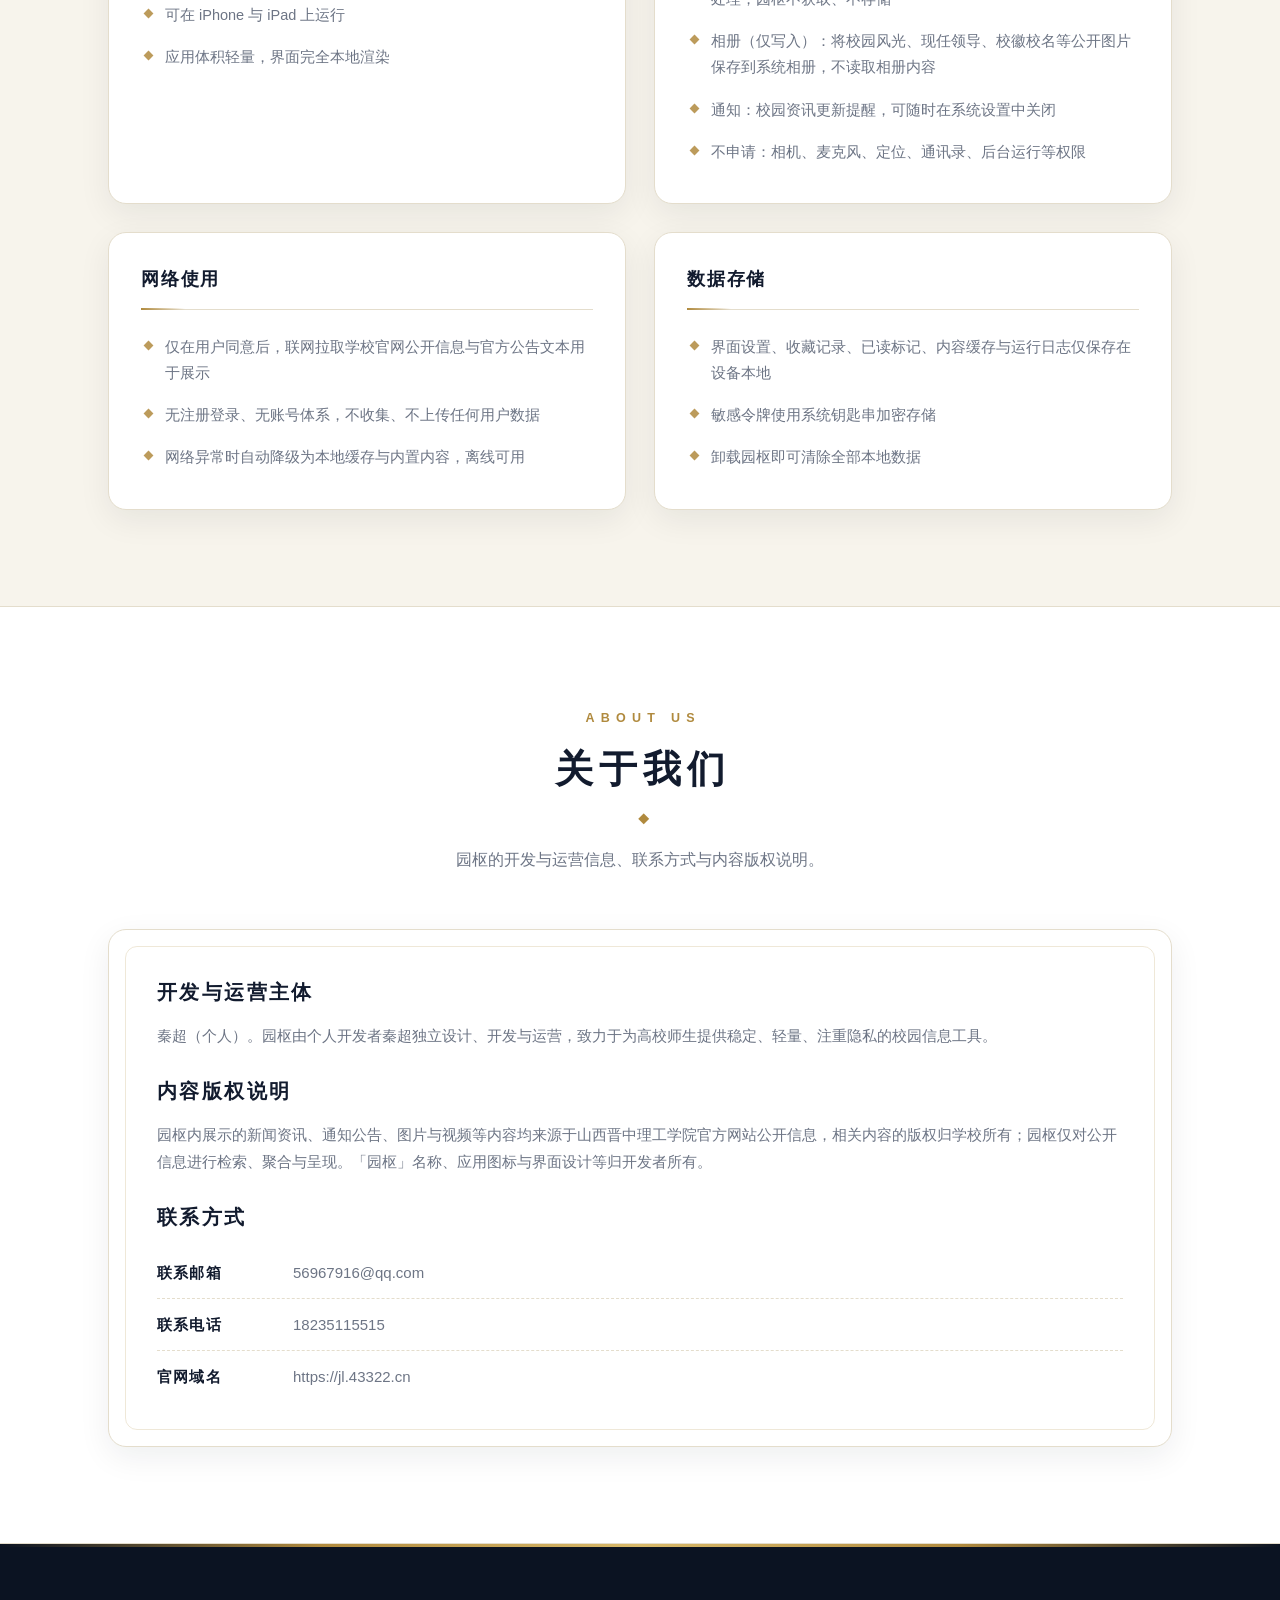
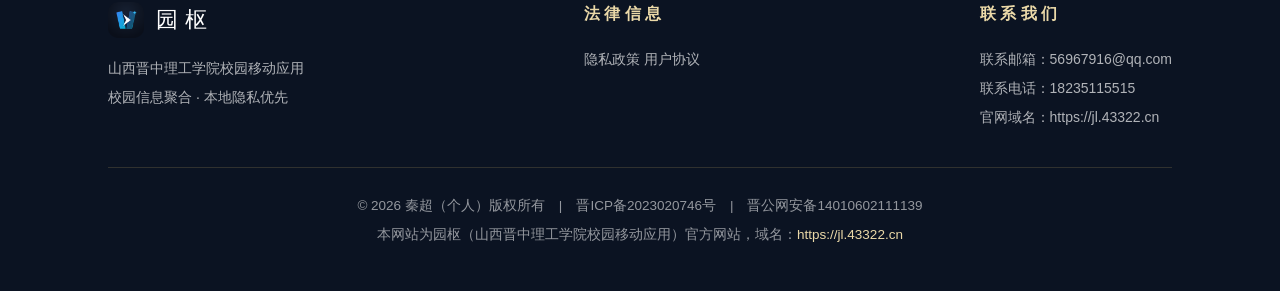
==== commit c68acb97: "Update contact phone number in index.html 例行数据维护" ====
--- a/index.html
+++ b/index.html
@@ -344,7 +344,7 @@
         <h3>联系方式</h3>
         <div class="about-table">
           <div class="row"><div class="k">联系邮箱</div><div class="v">56967916@qq.com</div></div>
-          <div class="row"><div class="k">联系电话</div><div class="v">182XXXXXXXX</div></div>
+          <div class="row"><div class="k">联系电话</div><div class="v">18235115515</div></div>
           <div class="row"><div class="k">官网域名</div><div class="v">https://jl.43322.cn</div></div>
         </div>
       </div>
